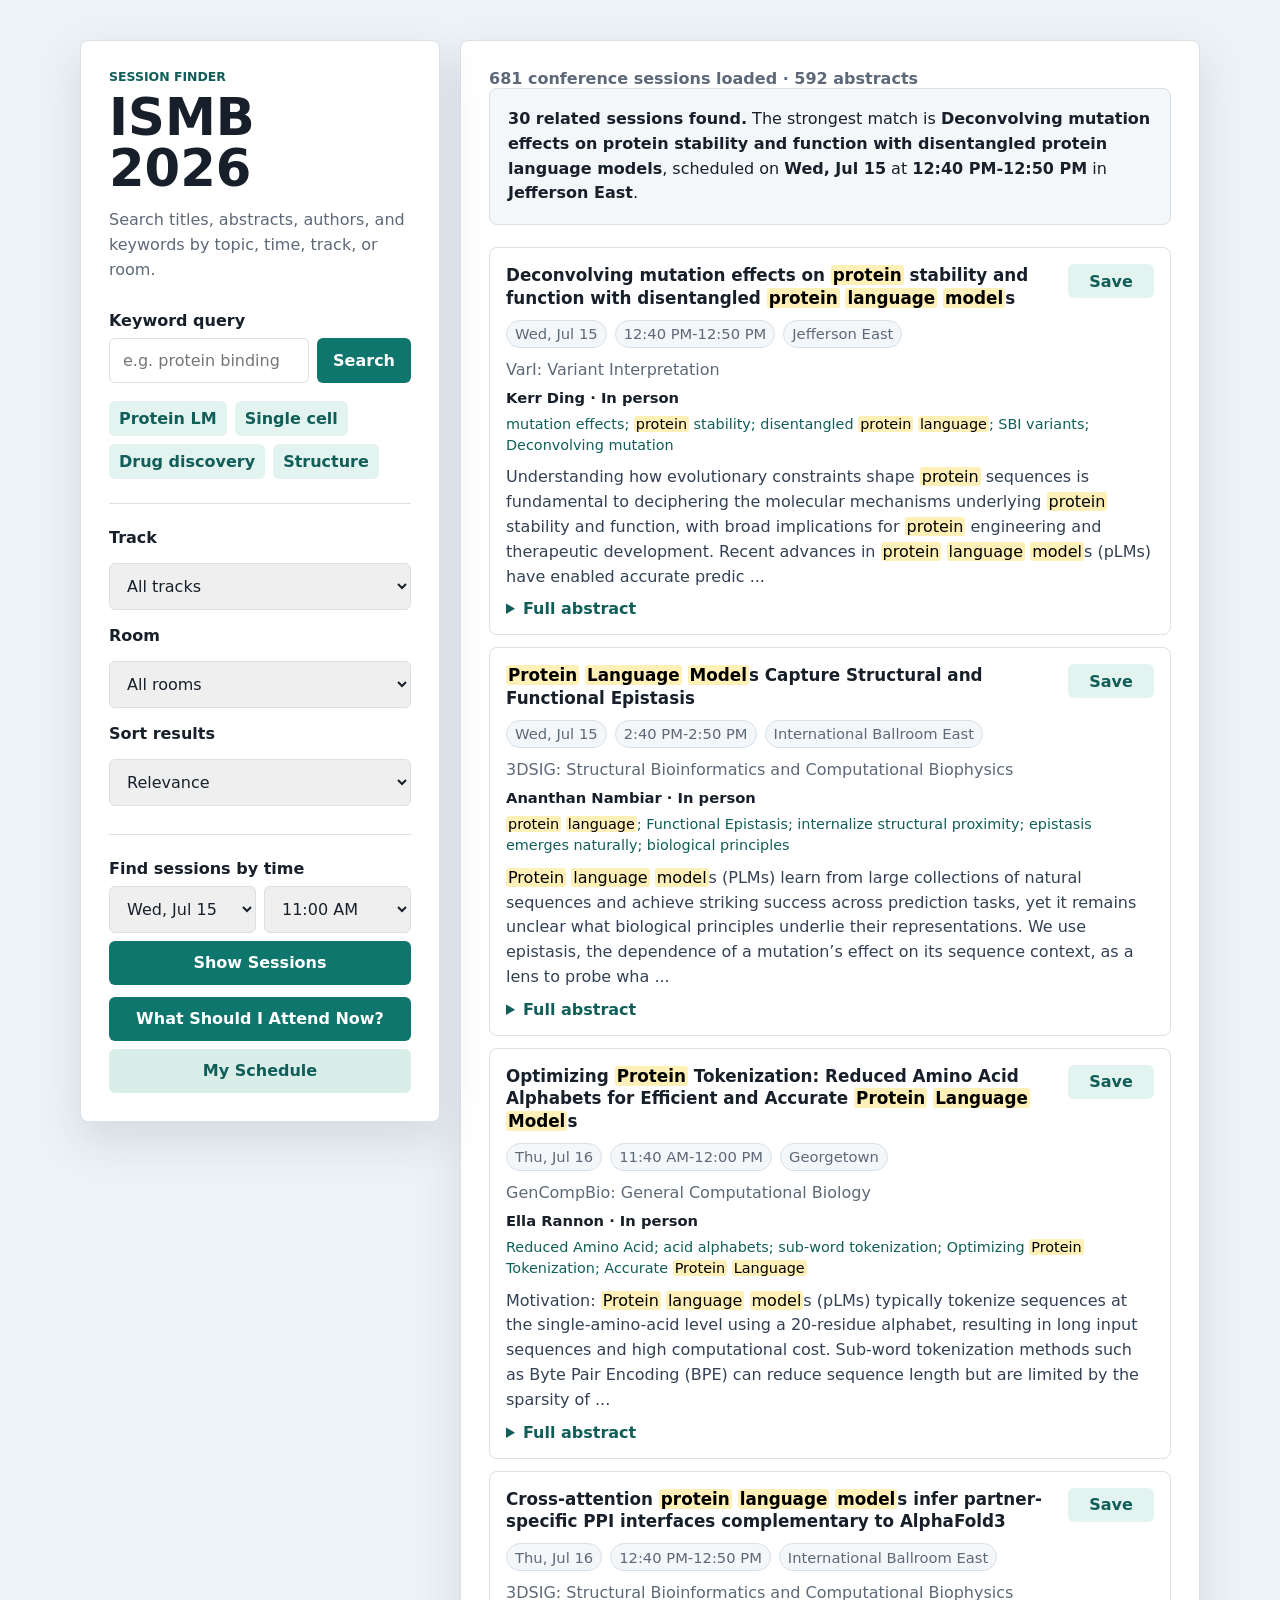
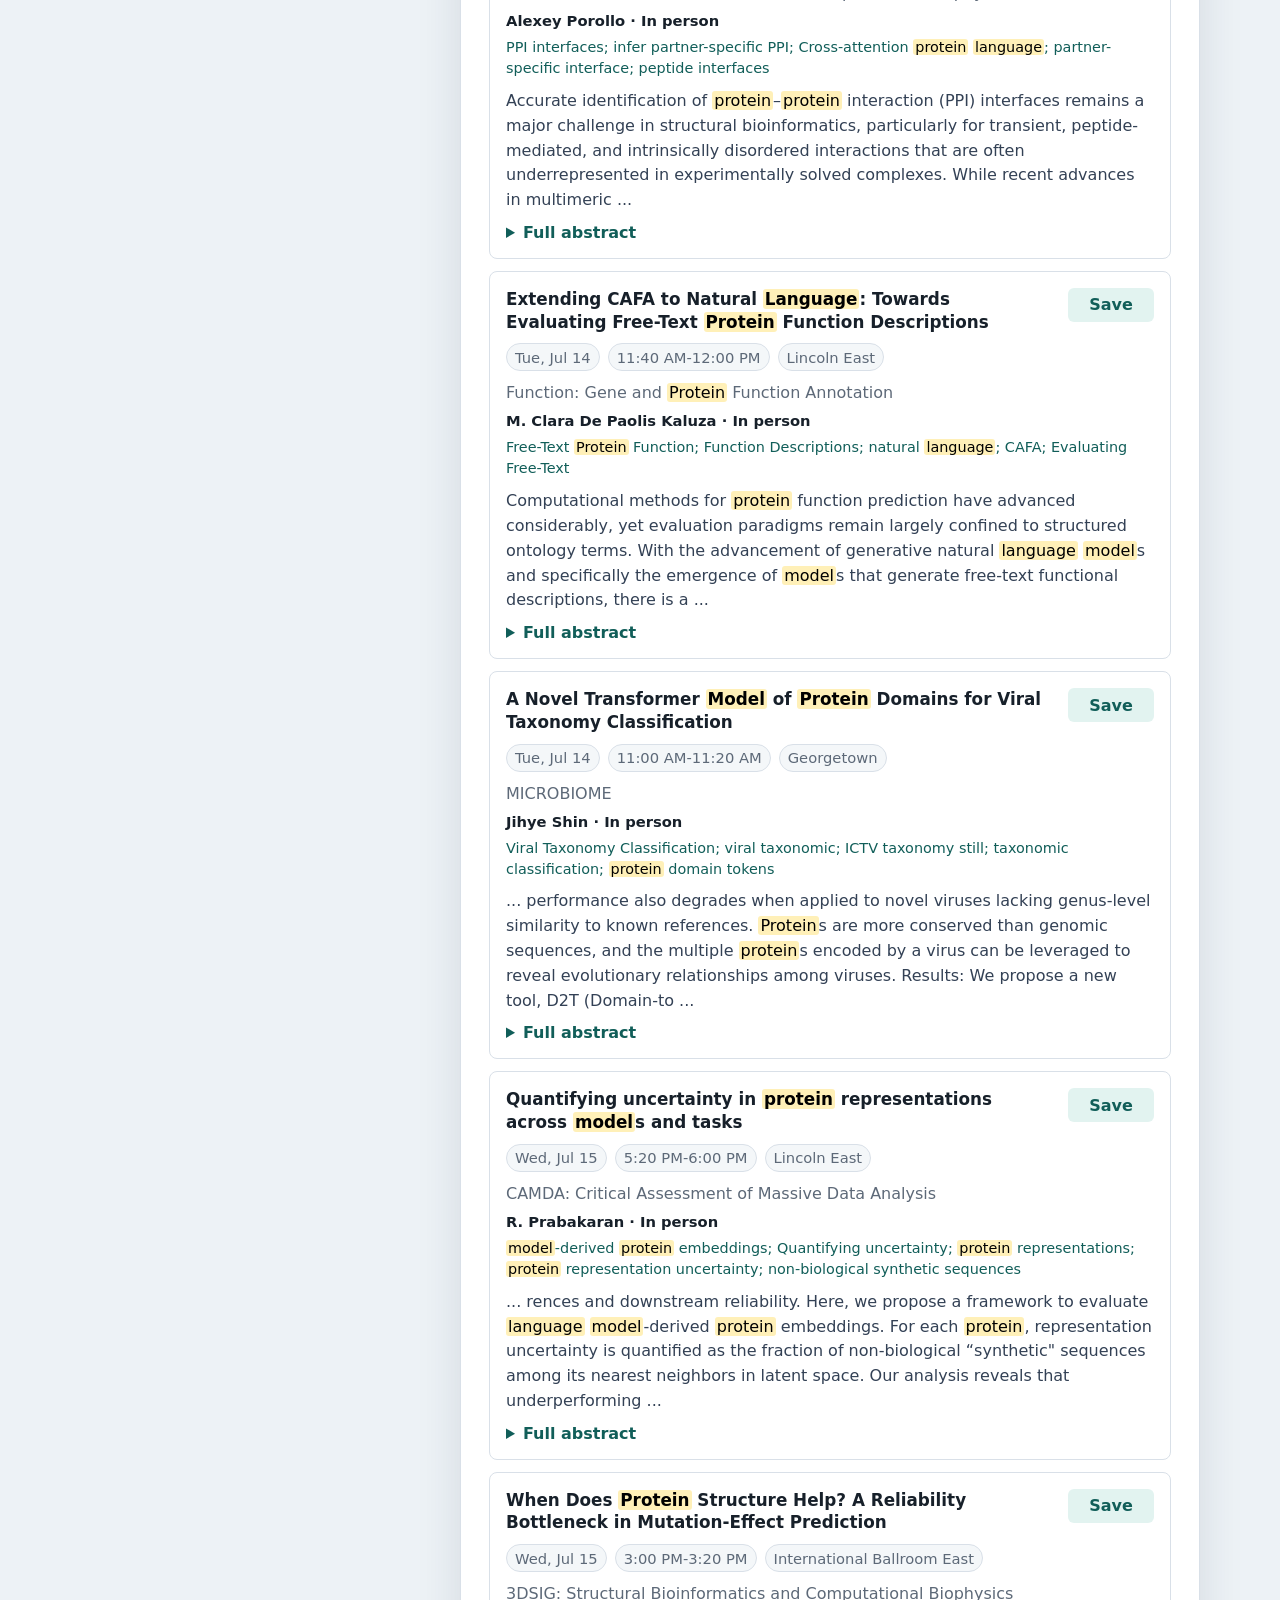
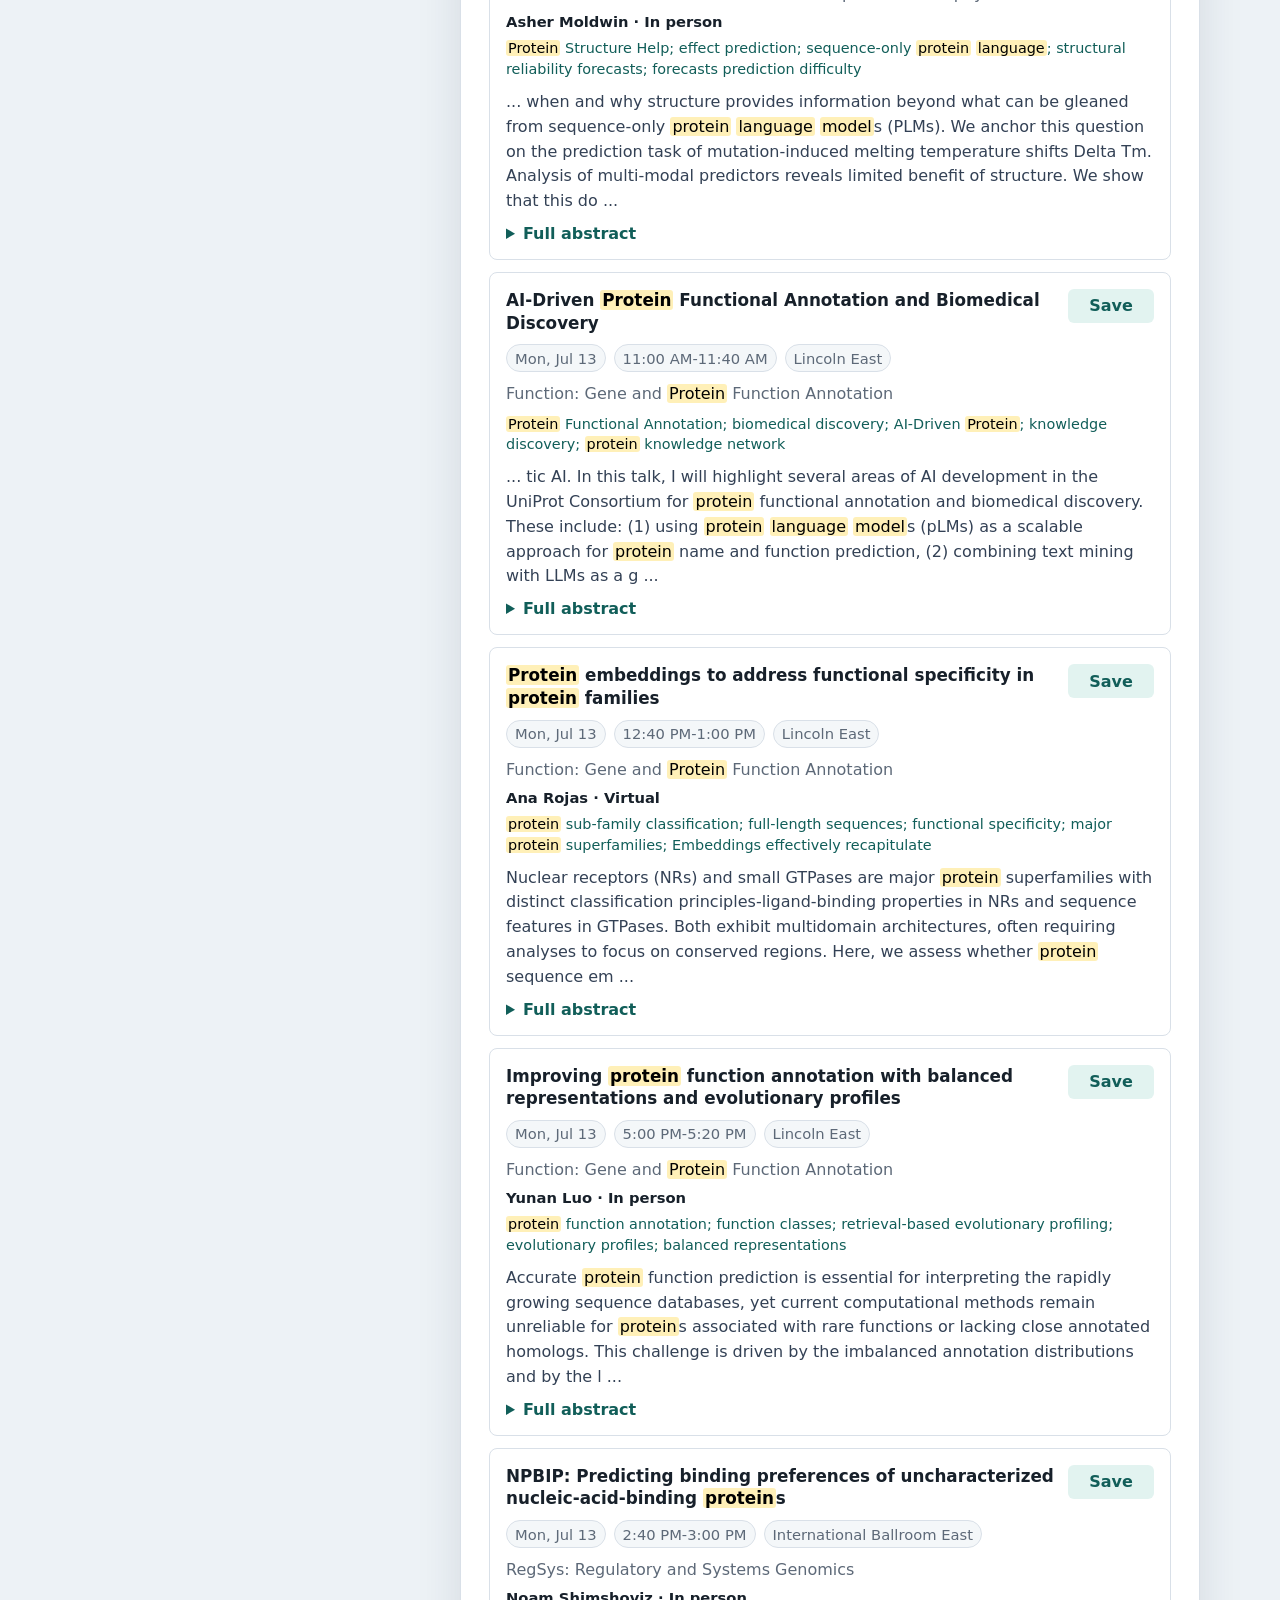
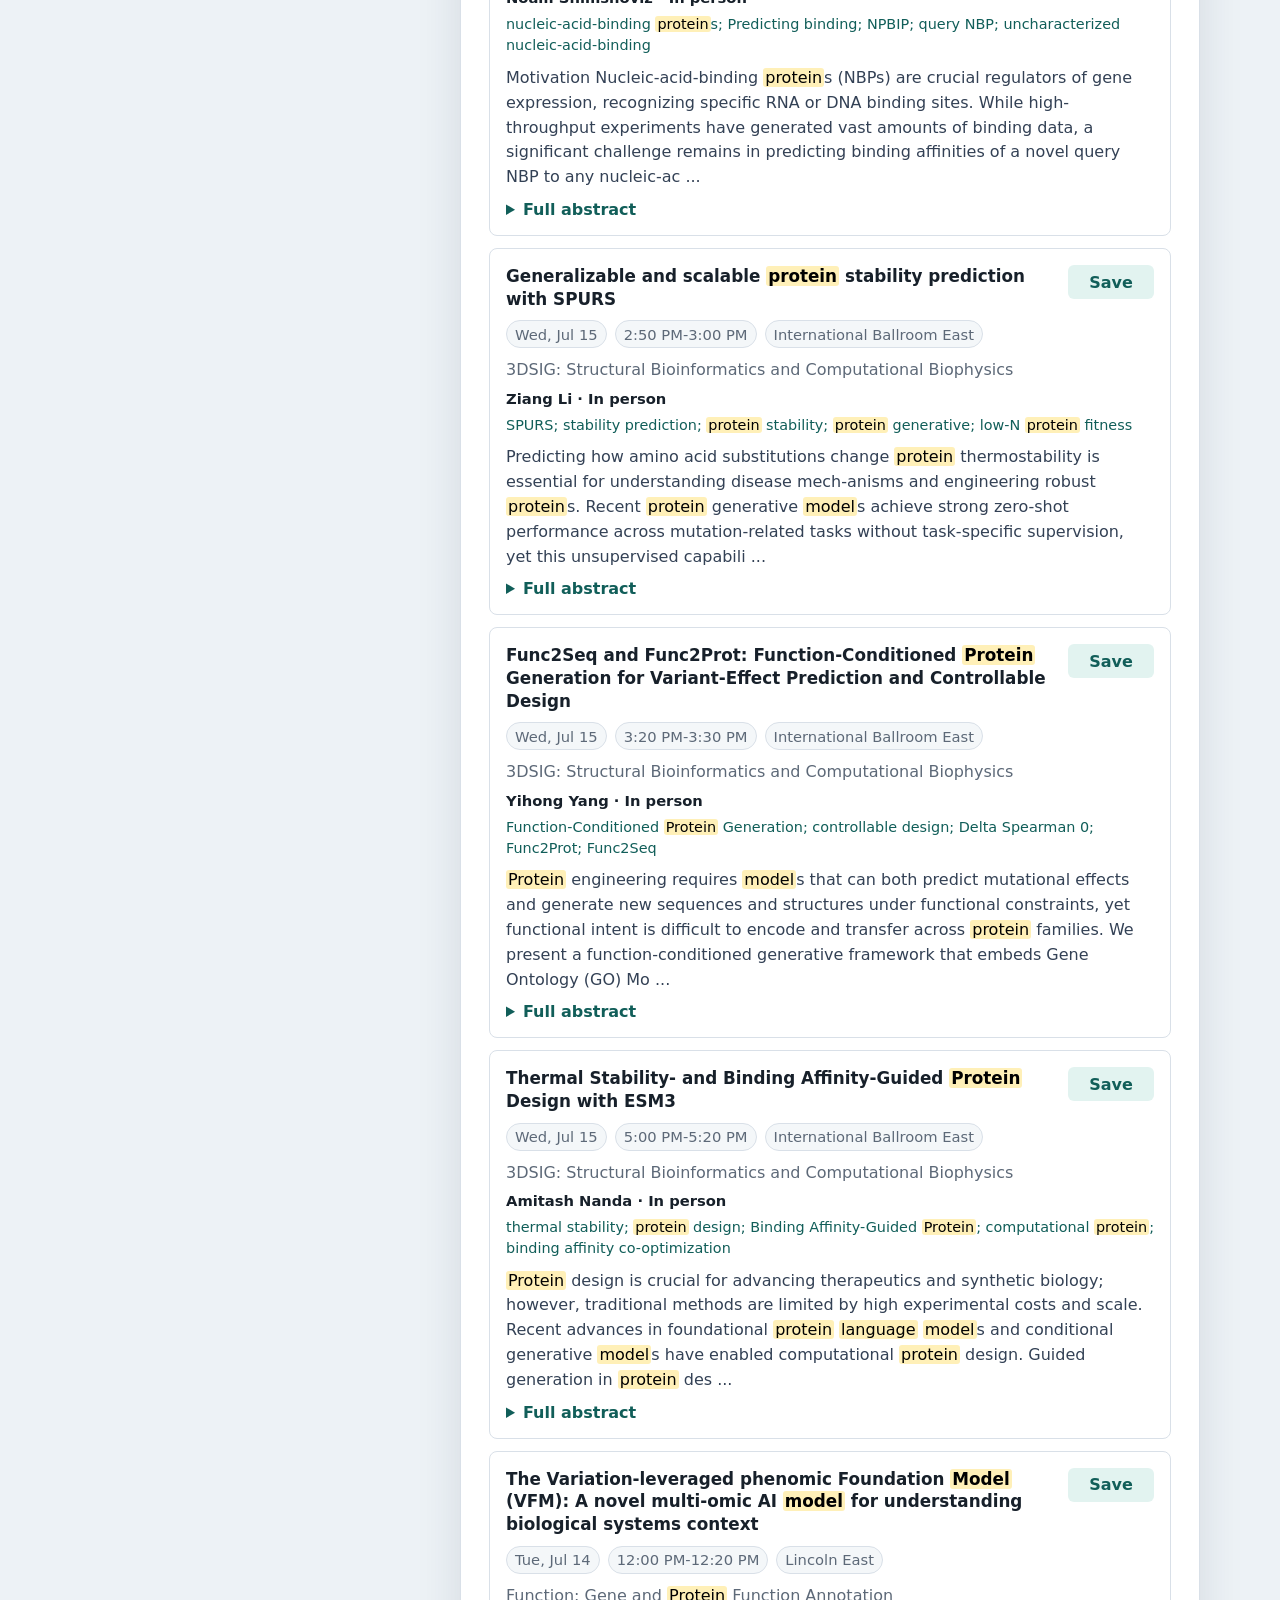
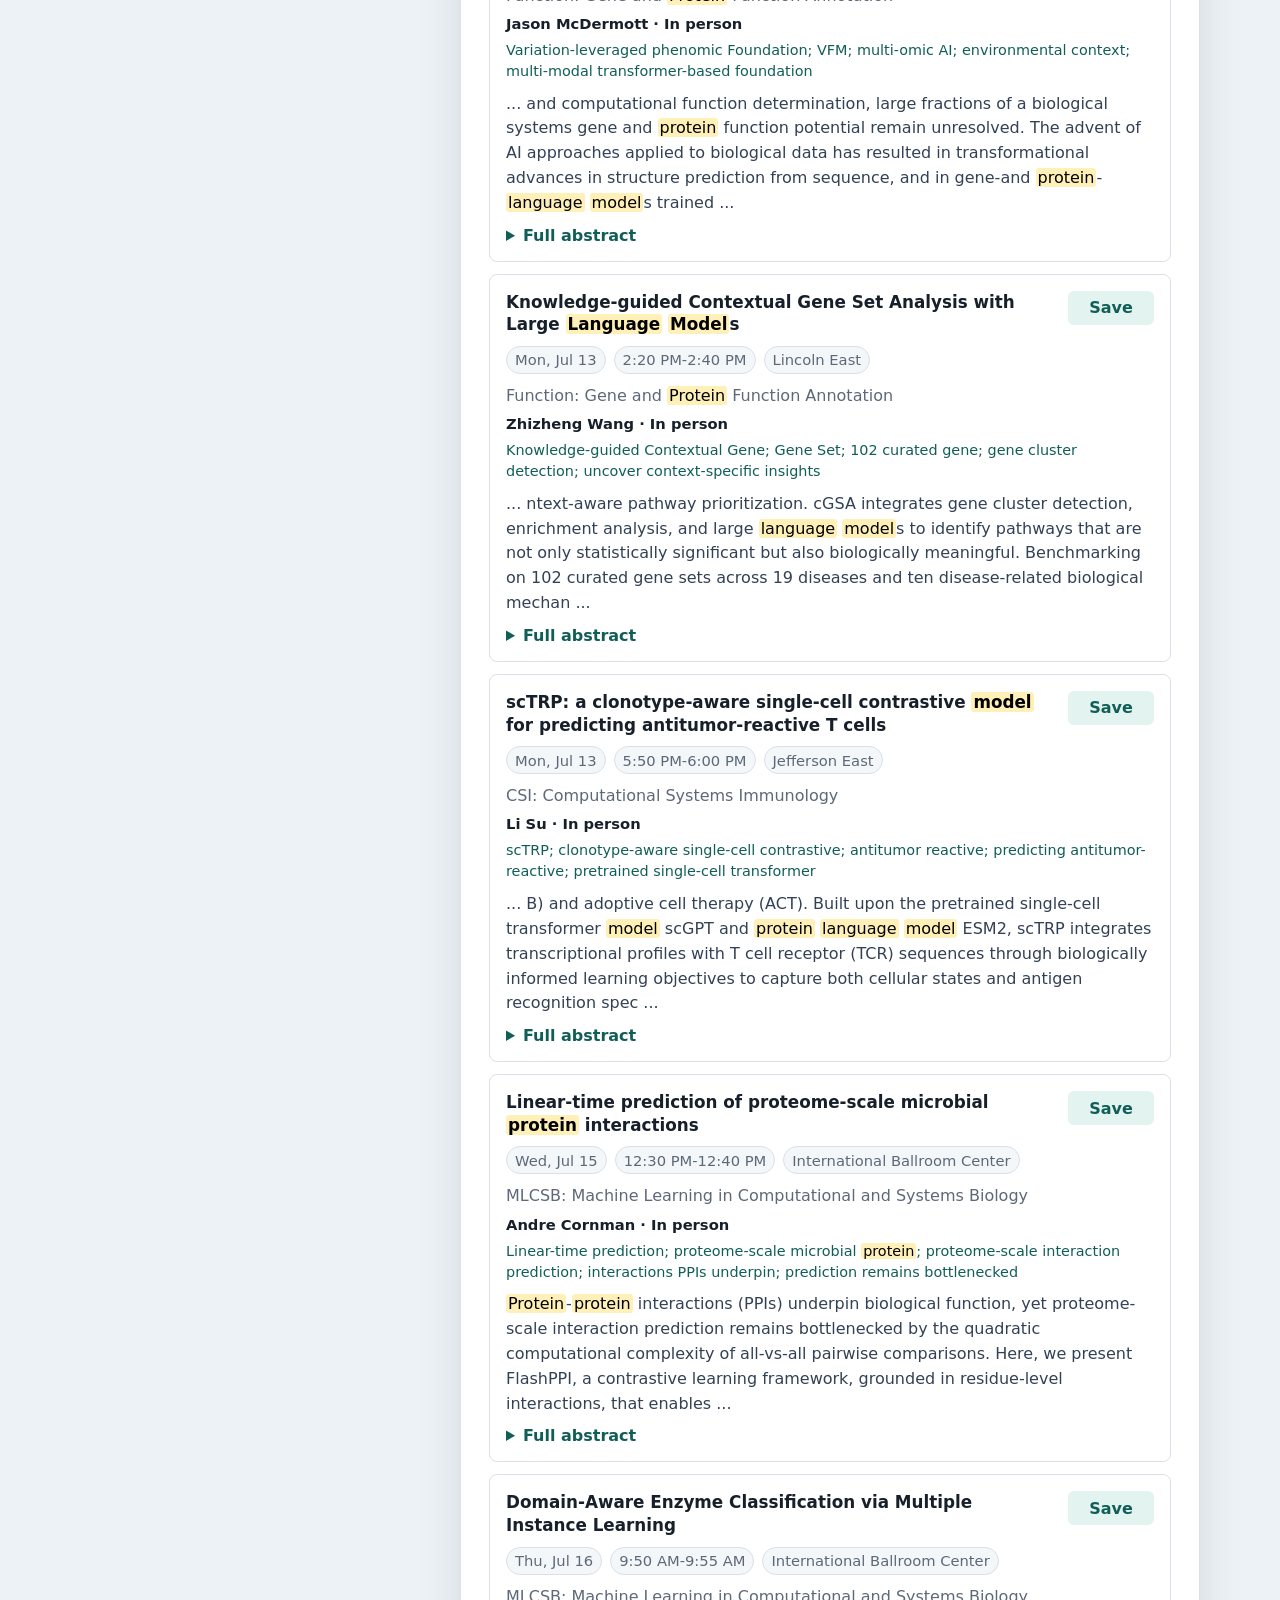
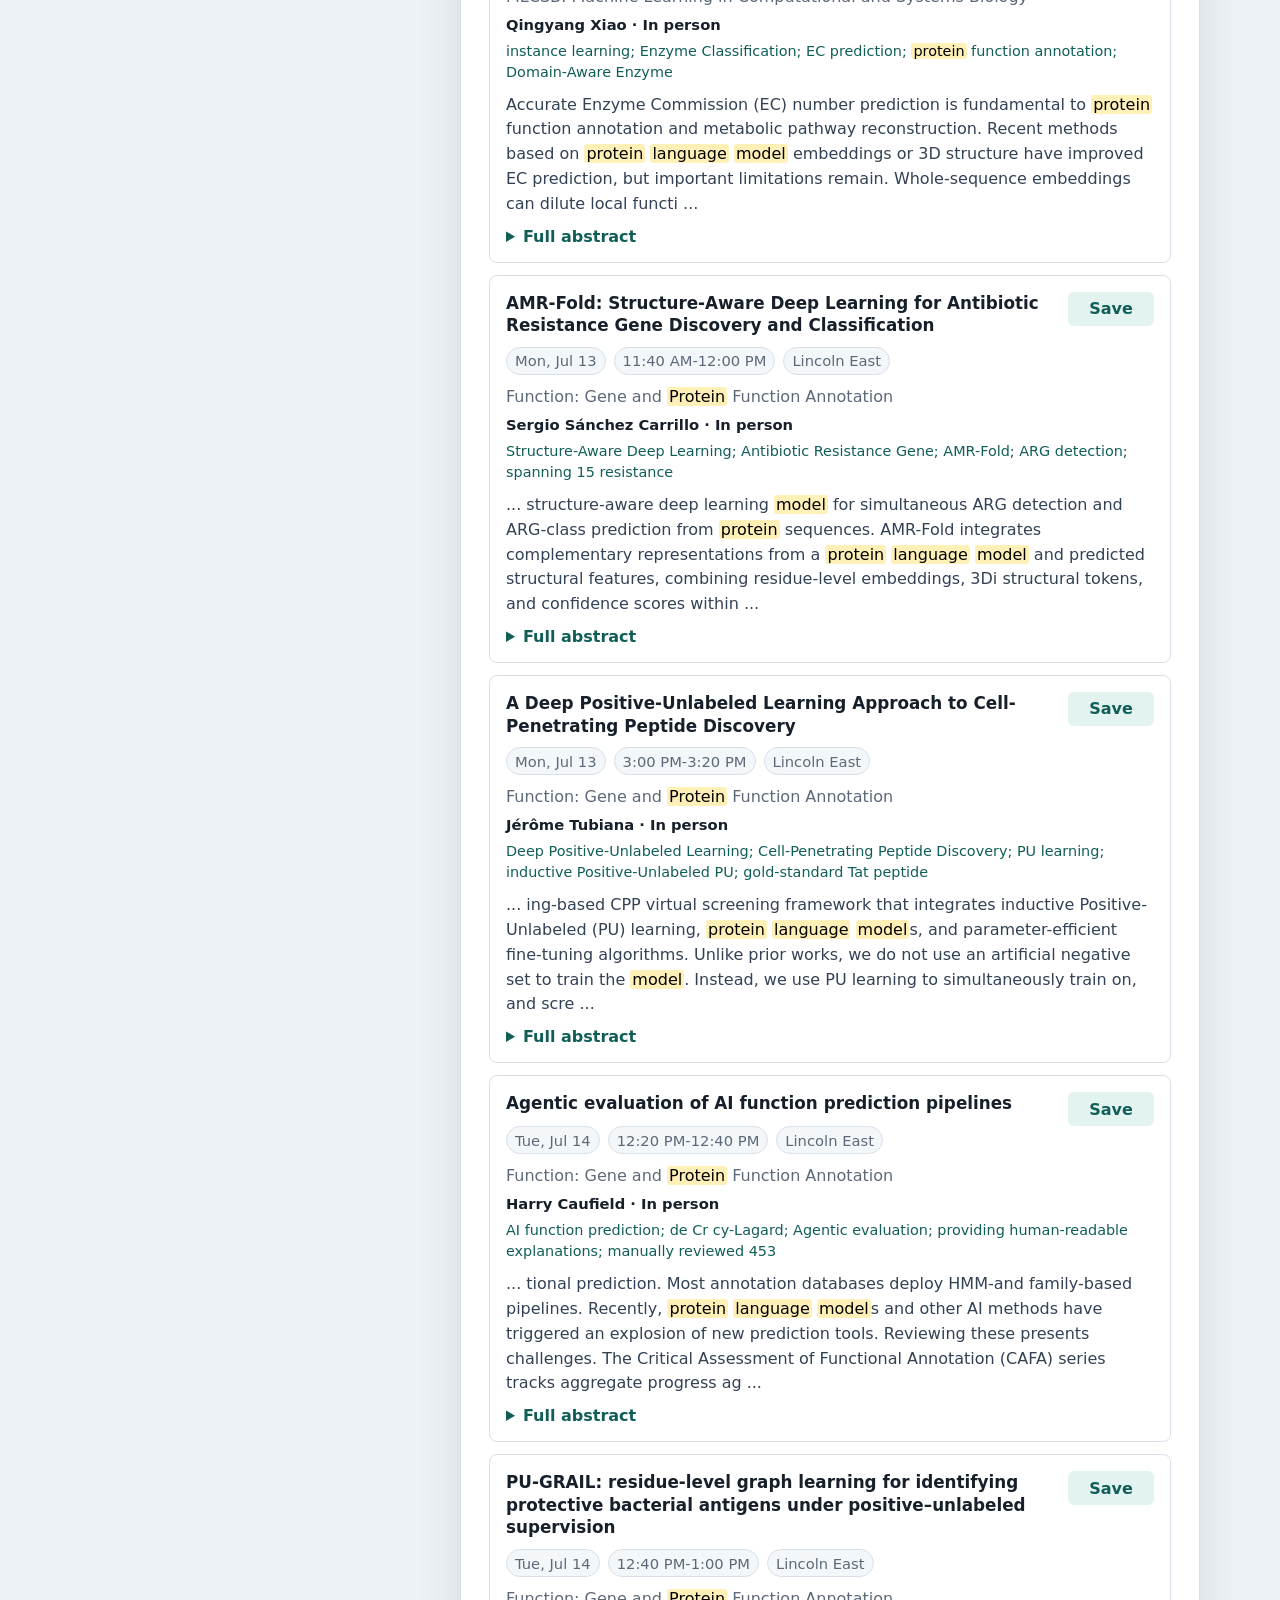
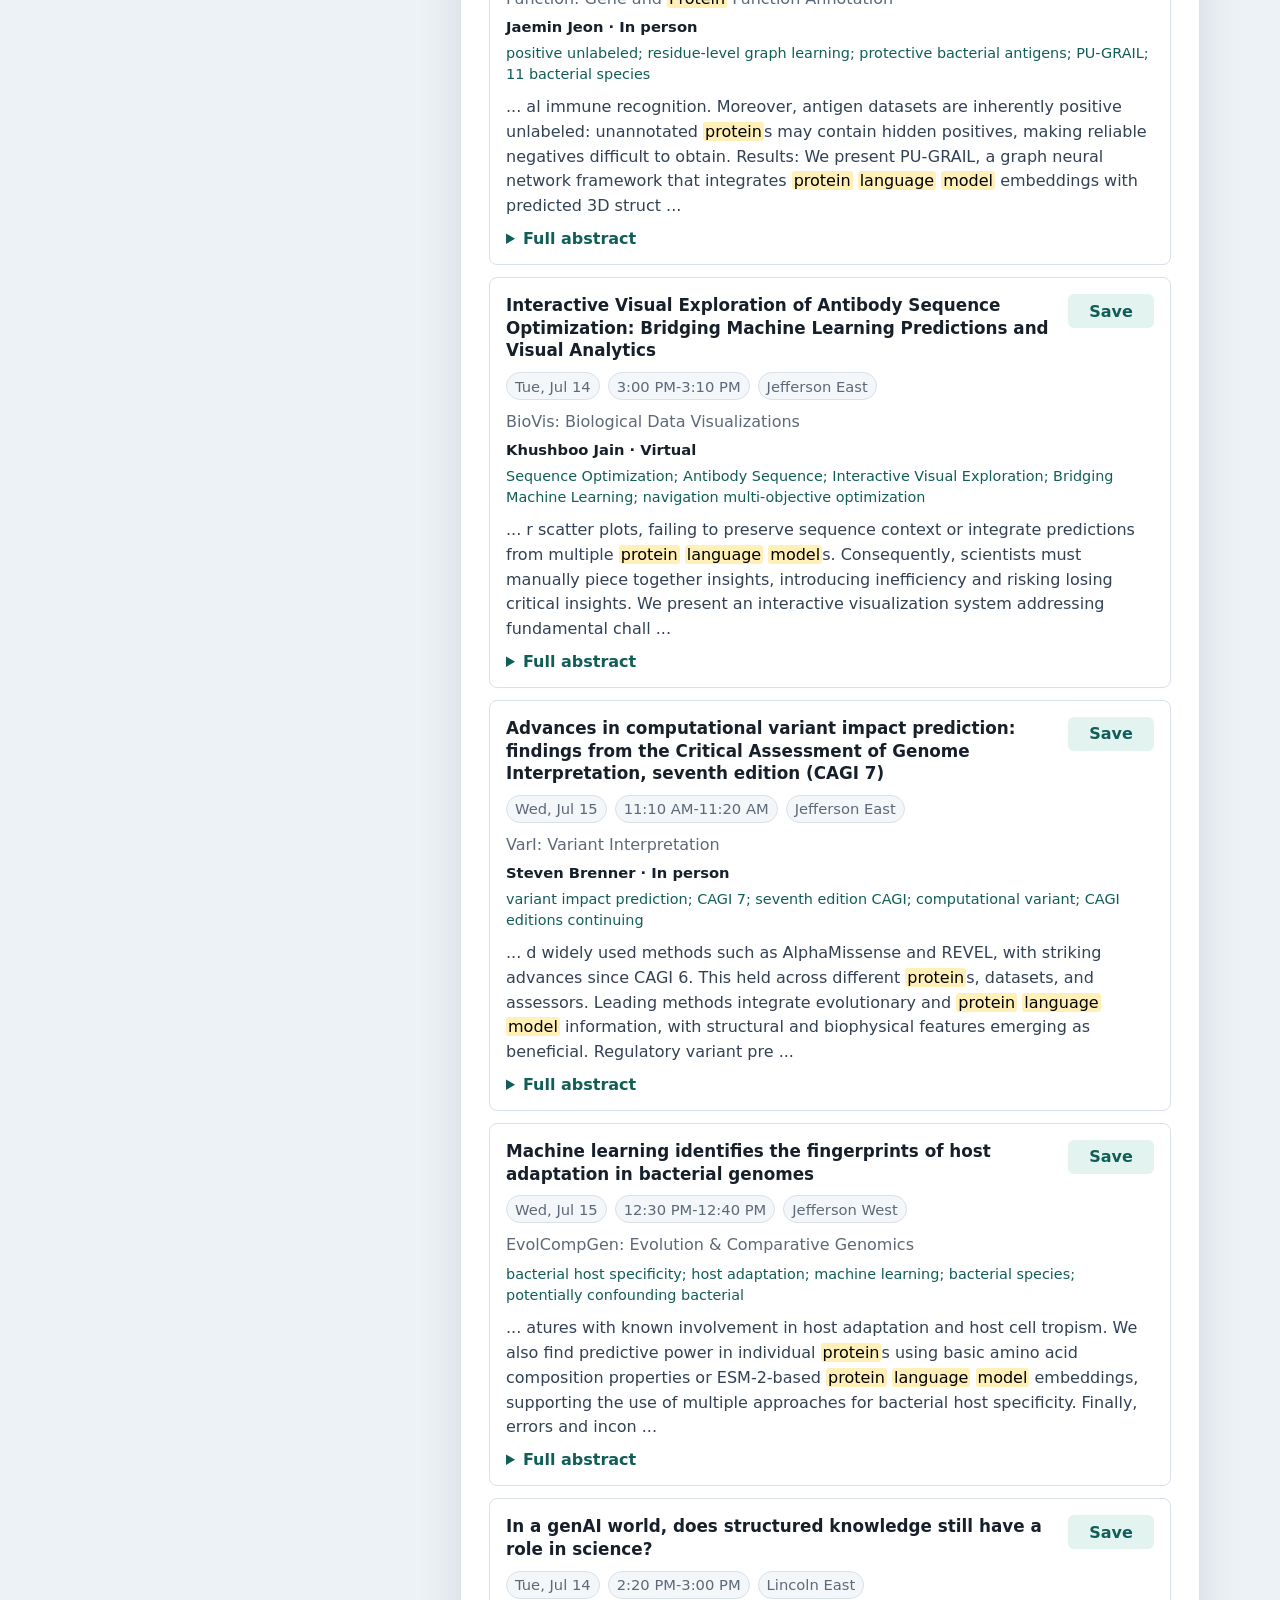
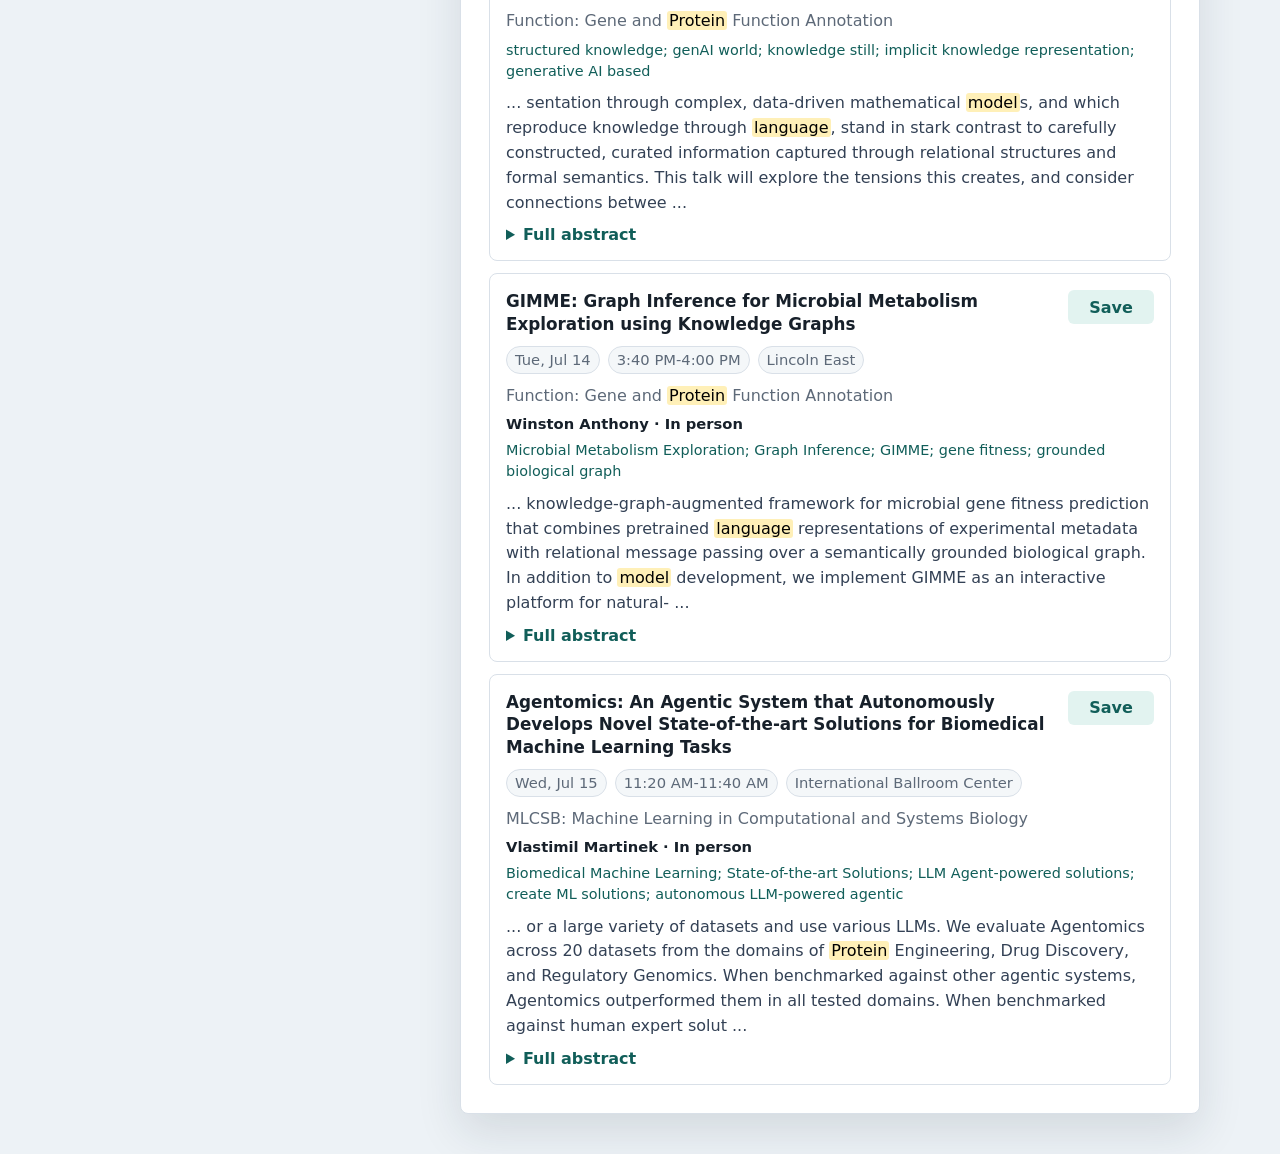
==== index.html @ f8bb56a4 "Update header title" ====
<!doctype html>
<html lang="en">
  <head>
    <meta charset="utf-8" />
    <meta name="viewport" content="width=device-width, initial-scale=1" />
    <title>ISMB 2026 Session Finder</title>
    <link rel="stylesheet" href="./styles.css" />
  </head>
  <body>
    <main class="app-shell">
      <section class="search-panel" aria-labelledby="page-title">
        <div>
          <p class="eyebrow">Session Finder</p>
          <h1 id="page-title">ISMB 2026</h1>
          <p class="subtitle">
            Search titles, abstracts, authors, and keywords by topic, time,
            track, or room.
          </p>
        </div>

        <form id="search-form" class="search-form">
          <label for="query">Keyword query</label>
          <div class="search-row">
            <input
              id="query"
              name="query"
              type="search"
              autocomplete="off"
              placeholder="e.g. protein binding sites, CRISPR, drug discovery"
            />
            <button type="submit">Search</button>
          </div>
        </form>

        <div class="quick-filters" aria-label="Example queries">
          <button type="button" data-query="protein language model">Protein LM</button>
          <button type="button" data-query="single cell">Single cell</button>
          <button type="button" data-query="drug discovery">Drug discovery</button>
          <button type="button" data-query="structural bioinformatics">Structure</button>
        </div>

        <section class="filters" aria-label="Search filters">
          <label for="track-filter">Track</label>
          <select id="track-filter"></select>

          <label for="room-filter">Room</label>
          <select id="room-filter"></select>

          <label for="sort-select">Sort results</label>
          <select id="sort-select">
            <option value="relevance">Relevance</option>
            <option value="time">Time</option>
            <option value="track">Track</option>
          </select>
        </section>

        <form id="time-form" class="time-form">
          <label for="date-select">Find sessions by time</label>
          <div class="time-grid">
            <select id="date-select" name="date"></select>
            <select id="time-select" name="time"></select>
          </div>
          <button type="submit">Show Sessions</button>
        </form>

        <div class="action-grid">
          <button id="now-button" type="button">What Should I Attend Now?</button>
          <button id="schedule-button" type="button">My Schedule</button>
        </div>
      </section>

      <section class="answer-panel" aria-live="polite">
        <div id="status" class="status">Loading schedule...</div>
        <div id="answer" class="answer"></div>
        <div id="results" class="results"></div>
      </section>
    </main>

    <script src="./app.js"></script>
  </body>
</html>
---- styles.css ----
:root {
  color-scheme: light;
  --ink: #17202a;
  --muted: #5d6978;
  --line: #d9e0e8;
  --soft: #f4f7f9;
  --panel: #ffffff;
  --accent: #0f766e;
  --accent-dark: #115e59;
  --mark: #fff0b8;
  --shadow: 0 18px 45px rgba(24, 39, 58, 0.12);
}

* {
  box-sizing: border-box;
}

body {
  margin: 0;
  min-height: 100vh;
  font-family:
    Inter, ui-sans-serif, system-ui, -apple-system, BlinkMacSystemFont, "Segoe UI",
    sans-serif;
  background: #edf2f6;
  color: var(--ink);
}

button,
input,
select {
  font: inherit;
}

.app-shell {
  width: min(1120px, calc(100% - 32px));
  margin: 0 auto;
  padding: 40px 0;
  display: grid;
  grid-template-columns: 360px 1fr;
  gap: 20px;
}

.search-panel,
.answer-panel {
  background: var(--panel);
  border: 1px solid var(--line);
  box-shadow: var(--shadow);
}

.search-panel {
  position: sticky;
  top: 24px;
  align-self: start;
  padding: 28px;
  border-radius: 8px;
}

.answer-panel {
  min-height: calc(100vh - 80px);
  border-radius: 8px;
  padding: 28px;
}

.eyebrow {
  margin: 0 0 8px;
  color: var(--accent-dark);
  font-size: 0.78rem;
  font-weight: 800;
  letter-spacing: 0;
  text-transform: uppercase;
}

h1 {
  margin: 0;
  font-size: clamp(2rem, 4vw, 3.2rem);
  line-height: 1;
  letter-spacing: 0;
}

.subtitle {
  margin: 14px 0 0;
  color: var(--muted);
  line-height: 1.55;
}

.search-form {
  margin-top: 28px;
}

.search-form label,
.time-form label,
.filters label {
  display: block;
  margin-bottom: 8px;
  font-weight: 700;
}

.search-row {
  display: flex;
  gap: 8px;
}

.search-row input,
.time-grid select,
.filters select {
  width: 100%;
  min-width: 0;
  border: 1px solid var(--line);
  border-radius: 6px;
  padding: 12px 13px;
  color: var(--ink);
  outline: none;
}

.search-row input:focus,
.time-grid select:focus,
.filters select:focus {
  border-color: var(--accent);
  box-shadow: 0 0 0 3px rgba(15, 118, 110, 0.14);
}

.search-row button,
.quick-filters button,
.time-form button,
.action-grid button,
.save-button {
  border: 0;
  border-radius: 6px;
  cursor: pointer;
}

.search-row button,
.time-form button,
.action-grid button {
  flex: 0 0 auto;
  padding: 0 16px;
  color: white;
  background: var(--accent);
  font-weight: 800;
}

.search-row button:hover,
.time-form button:hover,
.action-grid button:hover {
  background: var(--accent-dark);
}

.quick-filters {
  display: flex;
  flex-wrap: wrap;
  gap: 8px;
  margin-top: 18px;
}

.quick-filters button {
  padding: 8px 10px;
  color: var(--accent-dark);
  background: #e2f3f0;
  font-weight: 700;
}

.filters {
  display: grid;
  gap: 8px;
  margin-top: 24px;
  padding-top: 24px;
  border-top: 1px solid var(--line);
}

.filters label:not(:first-child) {
  margin-top: 8px;
}

.time-form {
  margin-top: 28px;
  padding-top: 24px;
  border-top: 1px solid var(--line);
}

.time-grid {
  display: grid;
  grid-template-columns: 1fr 1fr;
  gap: 8px;
}

.time-form button {
  width: 100%;
  min-height: 44px;
  margin-top: 8px;
}

.action-grid {
  display: grid;
  gap: 8px;
  margin-top: 12px;
}

.action-grid button {
  min-height: 44px;
}

#schedule-button {
  color: var(--accent-dark);
  background: #d9eee9;
}

#schedule-button:hover {
  background: #c7e6df;
}

.status {
  color: var(--muted);
  font-weight: 700;
}

.answer {
  margin: 0 0 22px;
  padding: 18px;
  background: var(--soft);
  border: 1px solid var(--line);
  border-radius: 8px;
  line-height: 1.55;
}

.answer:empty {
  display: none;
}

.results {
  display: grid;
  gap: 12px;
}

.result-card {
  padding: 16px;
  border: 1px solid var(--line);
  border-radius: 8px;
  background: white;
}

.result-header {
  display: grid;
  grid-template-columns: 1fr auto;
  gap: 12px;
  align-items: start;
}

.result-title {
  margin: 0 0 10px;
  font-size: 1.05rem;
  line-height: 1.35;
}

.save-button {
  min-width: 86px;
  min-height: 34px;
  padding: 6px 10px;
  color: var(--accent-dark);
  background: #e2f3f0;
  font-weight: 800;
}

.save-button.saved {
  color: #7a4c00;
  background: #ffe8ae;
}

mark {
  background: var(--mark);
  border-radius: 3px;
  padding: 0 2px;
}

.meta {
  display: flex;
  flex-wrap: wrap;
  gap: 8px;
  color: var(--muted);
  font-size: 0.92rem;
}

.pill {
  display: inline-flex;
  align-items: center;
  min-height: 28px;
  padding: 4px 8px;
  background: var(--soft);
  border: 1px solid var(--line);
  border-radius: 999px;
}

.track {
  margin-top: 10px;
  color: var(--muted);
  line-height: 1.45;
}

.presenter {
  margin-top: 8px;
  color: var(--ink);
  font-size: 0.92rem;
  font-weight: 700;
}

.keywords {
  margin-top: 8px;
  color: var(--accent-dark);
  font-size: 0.9rem;
  line-height: 1.45;
}

.abstract {
  margin: 10px 0 0;
  color: #334155;
  line-height: 1.55;
}

.abstract-details {
  margin-top: 10px;
}

.abstract-details summary {
  width: fit-content;
  cursor: pointer;
  color: var(--accent-dark);
  font-weight: 800;
}

.abstract-details p {
  margin: 10px 0 0;
  color: #334155;
  line-height: 1.58;
}

.authors {
  margin-top: 10px;
  color: var(--muted);
  font-size: 0.92rem;
  line-height: 1.5;
}

.conflict {
  margin-top: 10px;
  color: #9f1239;
  font-weight: 800;
}

@media (max-width: 820px) {
  .app-shell {
    grid-template-columns: 1fr;
    padding: 18px 0;
  }

  .search-panel {
    position: static;
  }

  .answer-panel {
    min-height: 360px;
  }
}

@media (max-width: 520px) {
  .app-shell {
    width: min(100% - 20px, 1120px);
  }

  .search-panel,
  .answer-panel {
    padding: 18px;
  }

  .search-row {
    flex-direction: column;
  }

  .time-grid {
    grid-template-columns: 1fr;
  }

  .search-row button {
    min-height: 44px;
  }

  .result-header {
    grid-template-columns: 1fr;
  }

  .save-button {
    width: 100%;
  }
}
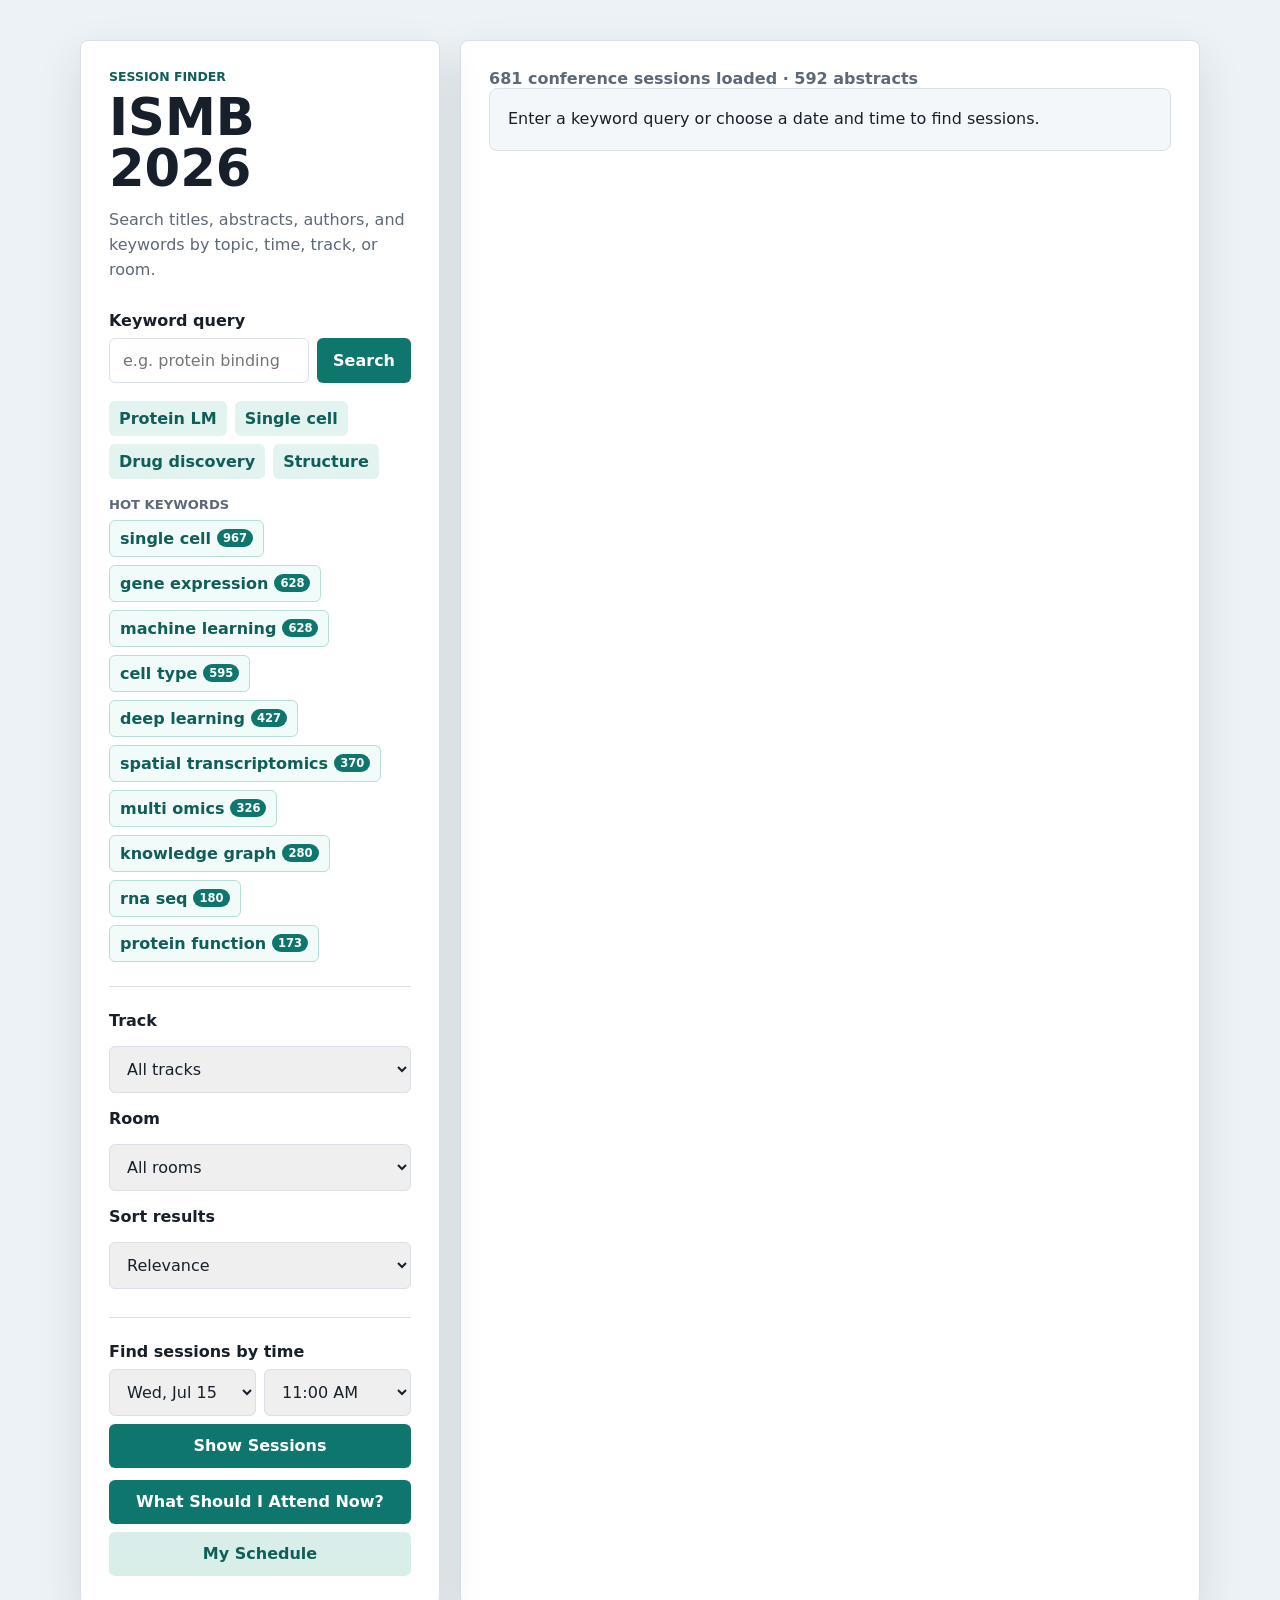
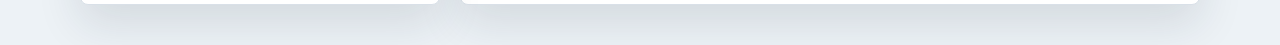
==== commit 0e5813b2: "Add track-specific hot keywords" ====
--- a/index.html
+++ b/index.html
@@ -39,6 +39,11 @@
           <button type="button" data-query="structural bioinformatics">Structure</button>
         </div>
 
+        <section class="hot-keywords" aria-label="Hot keywords">
+          <div class="hot-keywords-title">Hot Keywords</div>
+          <div id="hot-keywords-list" class="hot-keywords-list"></div>
+        </section>
+
         <section class="filters" aria-label="Search filters">
           <label for="track-filter">Track</label>
           <select id="track-filter"></select>
--- a/styles.css
+++ b/styles.css
@@ -159,6 +159,64 @@
   font-weight: 700;
 }
 
+.hot-keywords {
+  margin-top: 18px;
+}
+
+.hot-keywords-title {
+  margin-bottom: 8px;
+  color: var(--muted);
+  font-size: 0.82rem;
+  font-weight: 800;
+  text-transform: uppercase;
+}
+
+.hot-keywords-list {
+  display: flex;
+  flex-wrap: wrap;
+  gap: 8px;
+}
+
+.hot-keywords-list button {
+  display: inline-flex;
+  align-items: center;
+  gap: 6px;
+  max-width: 100%;
+  padding: 8px 10px;
+  border: 1px solid #b7ded8;
+  border-radius: 6px;
+  color: var(--accent-dark);
+  background: #f1fbf9;
+  cursor: pointer;
+  font-weight: 750;
+}
+
+.hot-keywords-list button:hover {
+  border-color: var(--accent);
+  background: #dff2ee;
+}
+
+.hot-keywords-list span {
+  overflow-wrap: anywhere;
+}
+
+.hot-keywords-list small {
+  flex: 0 0 auto;
+  min-width: 22px;
+  padding: 2px 6px;
+  border-radius: 999px;
+  color: white;
+  background: var(--accent);
+  font-size: 0.72rem;
+  font-weight: 800;
+  text-align: center;
+}
+
+.hot-keyword-empty {
+  color: var(--muted);
+  font-size: 0.9rem;
+}
+
 .filters {
   display: grid;
   gap: 8px;
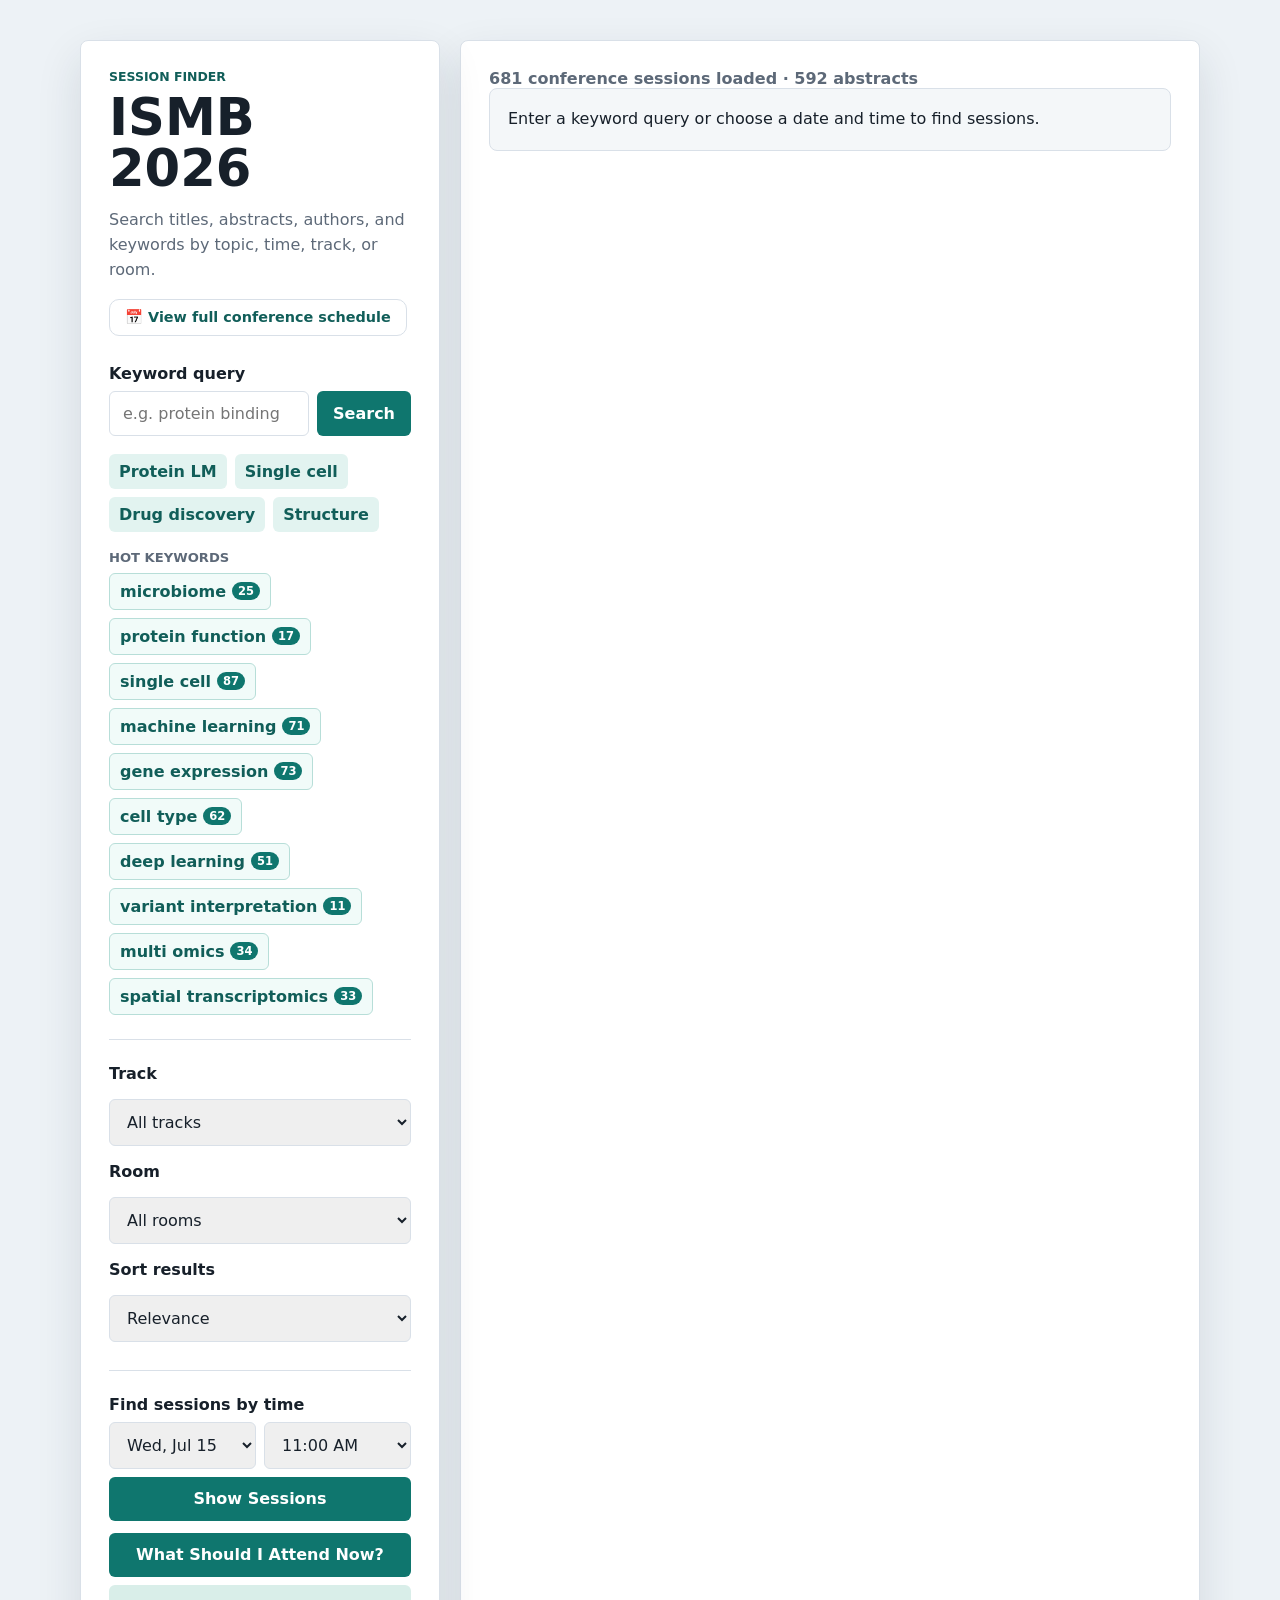
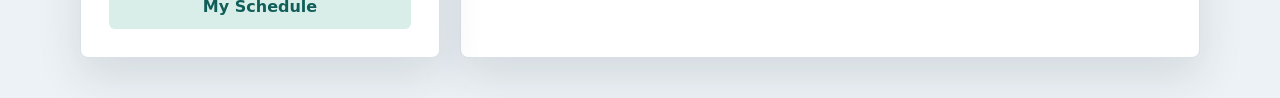
==== commit bef9f15c: "add" ====
--- a/index.html
+++ b/index.html
@@ -16,6 +16,7 @@
             Search titles, abstracts, authors, and keywords by topic, time,
             track, or room.
           </p>
+          <a class="schedule-link" href="./schedule.html">📅 View full conference schedule</a>
         </div>
 
         <form id="search-form" class="search-form">
--- a/styles.css
+++ b/styles.css
@@ -83,6 +83,27 @@
   line-height: 1.55;
 }
 
+.schedule-link {
+  display: inline-flex;
+  align-items: center;
+  gap: 6px;
+  margin-top: 16px;
+  padding: 9px 15px;
+  border: 1px solid var(--line);
+  border-radius: 10px;
+  background: var(--panel);
+  color: var(--accent-dark);
+  font-weight: 700;
+  font-size: 0.9rem;
+  text-decoration: none;
+  transition: border-color 0.15s, background 0.15s;
+}
+
+.schedule-link:hover {
+  border-color: var(--accent);
+  background: var(--soft);
+}
+
 .search-form {
   margin-top: 28px;
 }
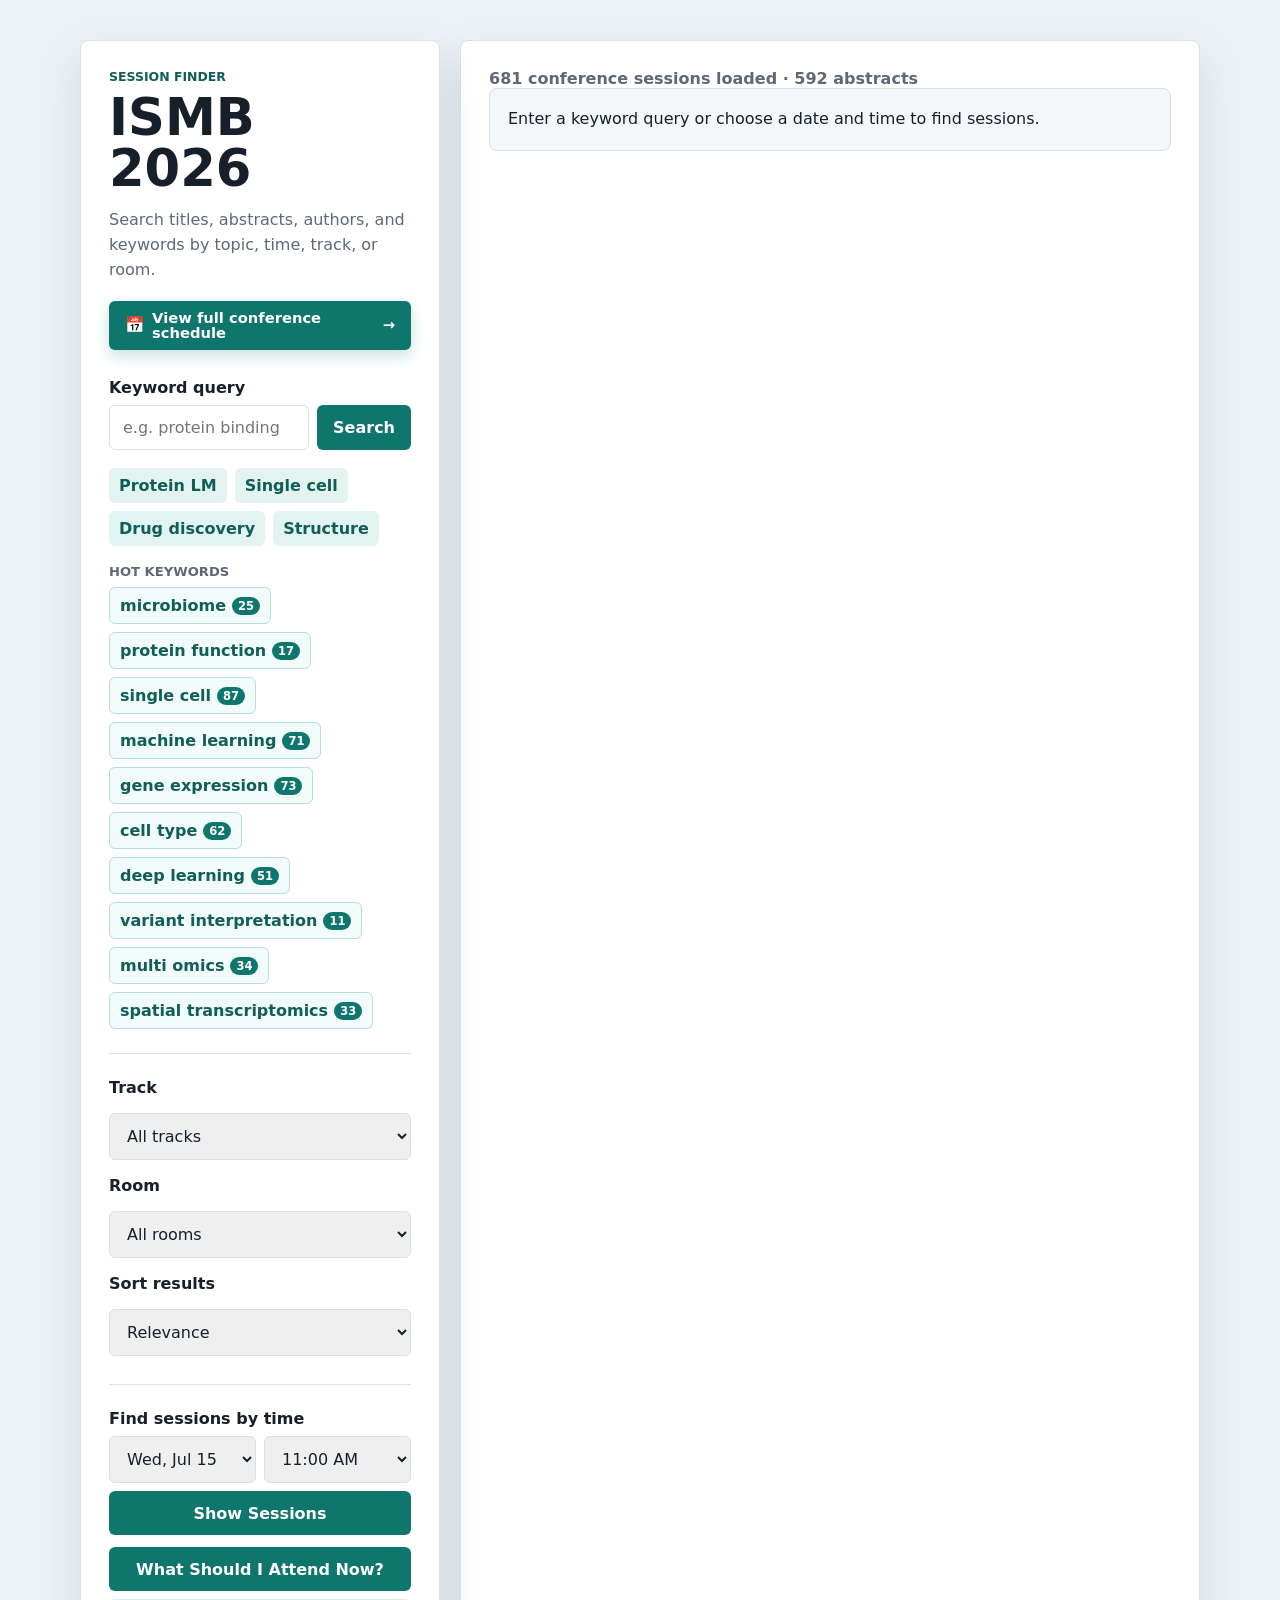
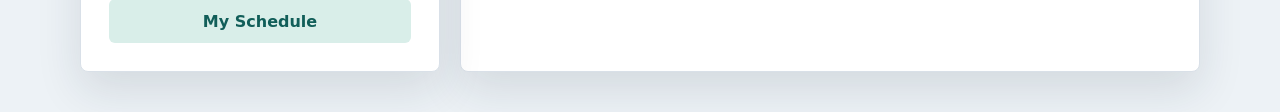
==== commit e4bff2f1: "style: make schedule link a cohesive teal button; cache-bust CSS Co-Authored-By: Claude Opus 4.8 (1M" ====
--- a/index.html
+++ b/index.html
@@ -4,7 +4,7 @@
     <meta charset="utf-8" />
     <meta name="viewport" content="width=device-width, initial-scale=1" />
     <title>ISMB 2026 Session Finder</title>
-    <link rel="stylesheet" href="./styles.css" />
+    <link rel="stylesheet" href="./styles.css?v=2" />
   </head>
   <body>
     <main class="app-shell">
@@ -16,7 +16,11 @@
             Search titles, abstracts, authors, and keywords by topic, time,
             track, or room.
           </p>
-          <a class="schedule-link" href="./schedule.html">📅 View full conference schedule</a>
+          <a class="schedule-link" href="./schedule.html">
+            <span class="cal" aria-hidden="true">📅</span>
+            <span>View full conference schedule</span>
+            <span class="arrow" aria-hidden="true">→</span>
+          </a>
         </div>
 
         <form id="search-form" class="search-form">
--- a/styles.css
+++ b/styles.css
@@ -83,25 +83,47 @@
   line-height: 1.55;
 }
 
-.schedule-link {
+.search-panel .schedule-link {
   display: inline-flex;
   align-items: center;
-  gap: 6px;
-  margin-top: 16px;
-  padding: 9px 15px;
-  border: 1px solid var(--line);
-  border-radius: 10px;
-  background: var(--panel);
-  color: var(--accent-dark);
-  font-weight: 700;
-  font-size: 0.9rem;
+  gap: 8px;
+  margin-top: 18px;
+  padding: 10px 16px;
+  border: 0;
+  border-radius: 6px;
+  background: var(--accent);
+  color: #ffffff;
+  font-weight: 800;
+  font-size: 0.92rem;
+  line-height: 1;
   text-decoration: none;
-  transition: border-color 0.15s, background 0.15s;
-}
-
-.schedule-link:hover {
-  border-color: var(--accent);
-  background: var(--soft);
+  box-shadow: 0 6px 16px rgba(15, 118, 110, 0.22);
+  transition: background 0.15s ease, transform 0.15s ease, box-shadow 0.15s ease;
+}
+
+.search-panel .schedule-link .cal {
+  font-size: 1.05em;
+  line-height: 1;
+}
+
+.search-panel .schedule-link .arrow {
+  margin-left: 2px;
+  transition: transform 0.15s ease;
+}
+
+.search-panel .schedule-link:hover {
+  background: var(--accent-dark);
+  transform: translateY(-1px);
+  box-shadow: 0 10px 22px rgba(15, 118, 110, 0.28);
+}
+
+.search-panel .schedule-link:hover .arrow {
+  transform: translateX(3px);
+}
+
+.search-panel .schedule-link:focus-visible {
+  outline: 3px solid rgba(15, 118, 110, 0.35);
+  outline-offset: 2px;
 }
 
 .search-form {
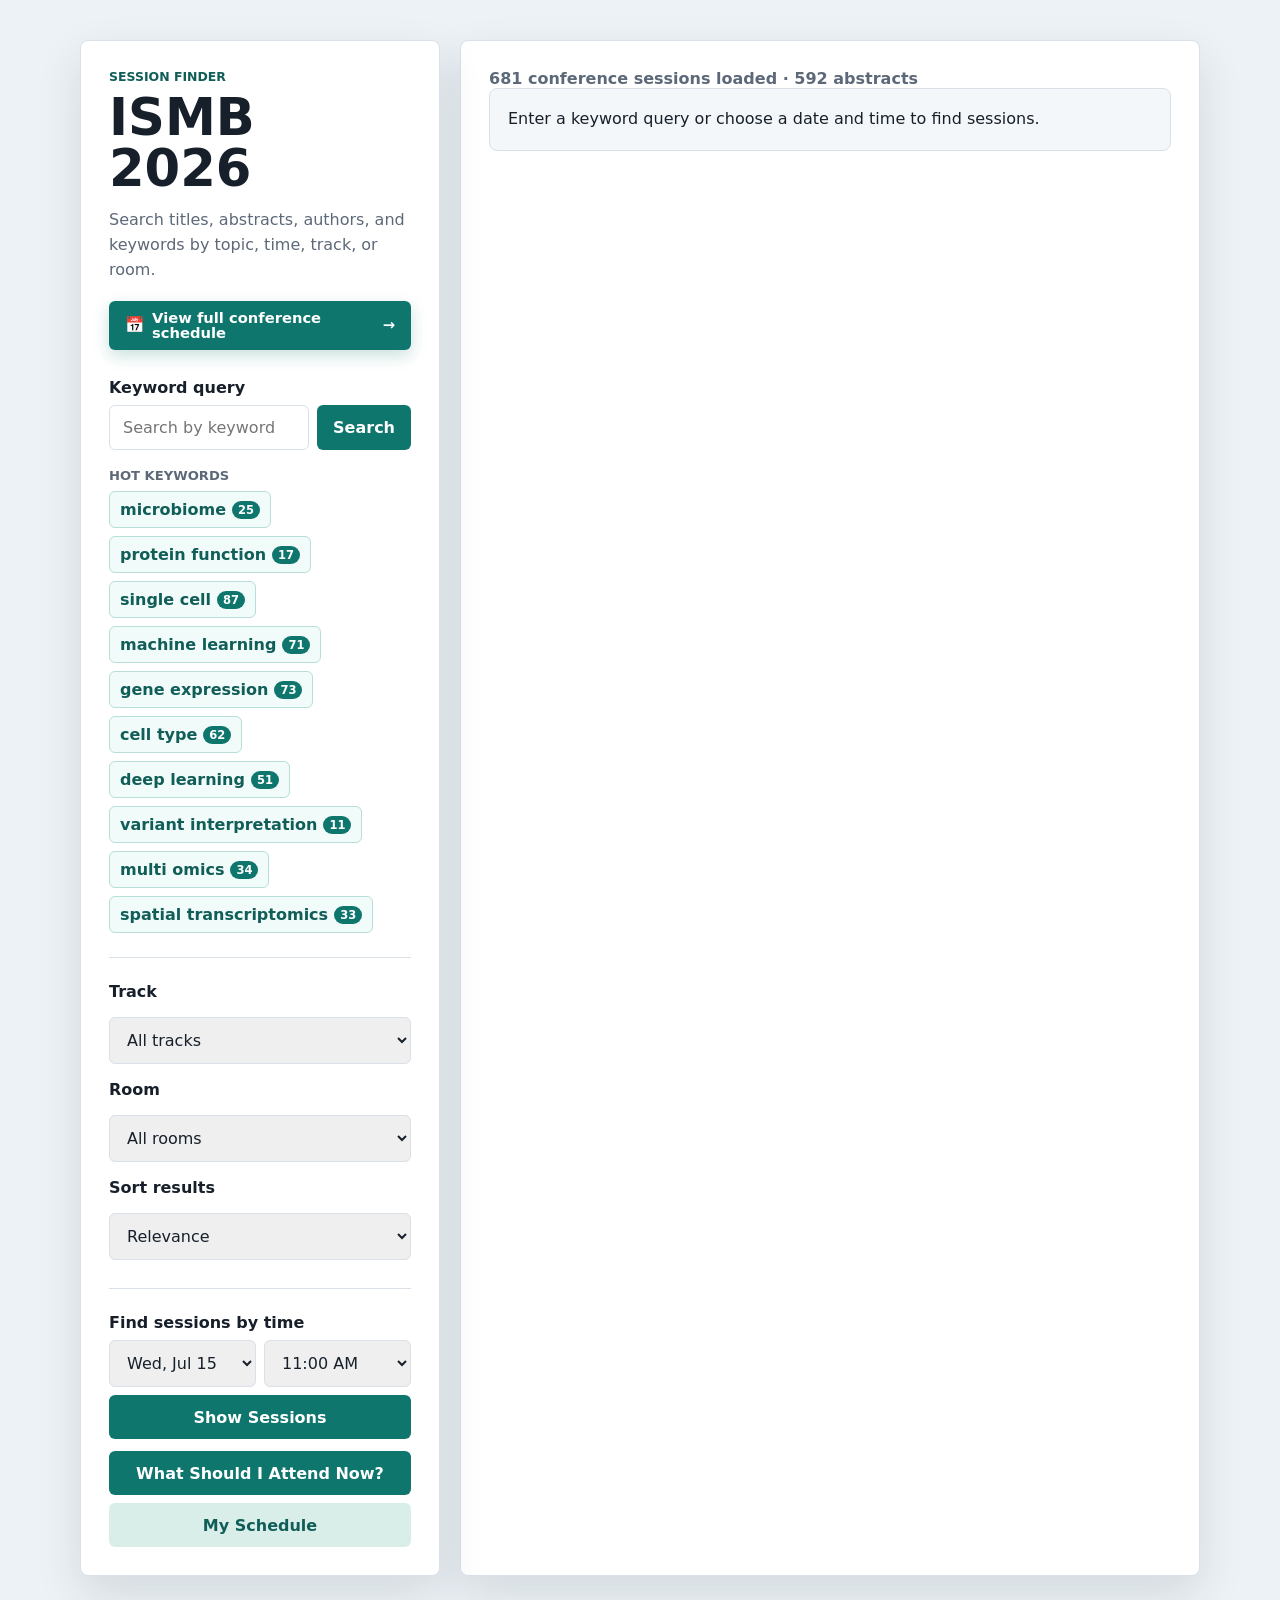
==== commit 3cfd27c4: "feat: tidy search panel — simplify placeholder, remove example buttons - Change keyword placeholder " ====
--- a/index.html
+++ b/index.html
@@ -31,18 +31,11 @@
               name="query"
               type="search"
               autocomplete="off"
-              placeholder="e.g. protein binding sites, CRISPR, drug discovery"
+              placeholder="Search by keyword"
             />
             <button type="submit">Search</button>
           </div>
         </form>
-
-        <div class="quick-filters" aria-label="Example queries">
-          <button type="button" data-query="protein language model">Protein LM</button>
-          <button type="button" data-query="single cell">Single cell</button>
-          <button type="button" data-query="drug discovery">Drug discovery</button>
-          <button type="button" data-query="structural bioinformatics">Structure</button>
-        </div>
 
         <section class="hot-keywords" aria-label="Hot keywords">
           <div class="hot-keywords-title">Hot Keywords</div>
--- a/styles.css
+++ b/styles.css
@@ -163,7 +163,6 @@
 }
 
 .search-row button,
-.quick-filters button,
 .time-form button,
 .action-grid button,
 .save-button {
@@ -186,20 +185,6 @@
 .time-form button:hover,
 .action-grid button:hover {
   background: var(--accent-dark);
-}
-
-.quick-filters {
-  display: flex;
-  flex-wrap: wrap;
-  gap: 8px;
-  margin-top: 18px;
-}
-
-.quick-filters button {
-  padding: 8px 10px;
-  color: var(--accent-dark);
-  background: #e2f3f0;
-  font-weight: 700;
 }
 
 .hot-keywords {
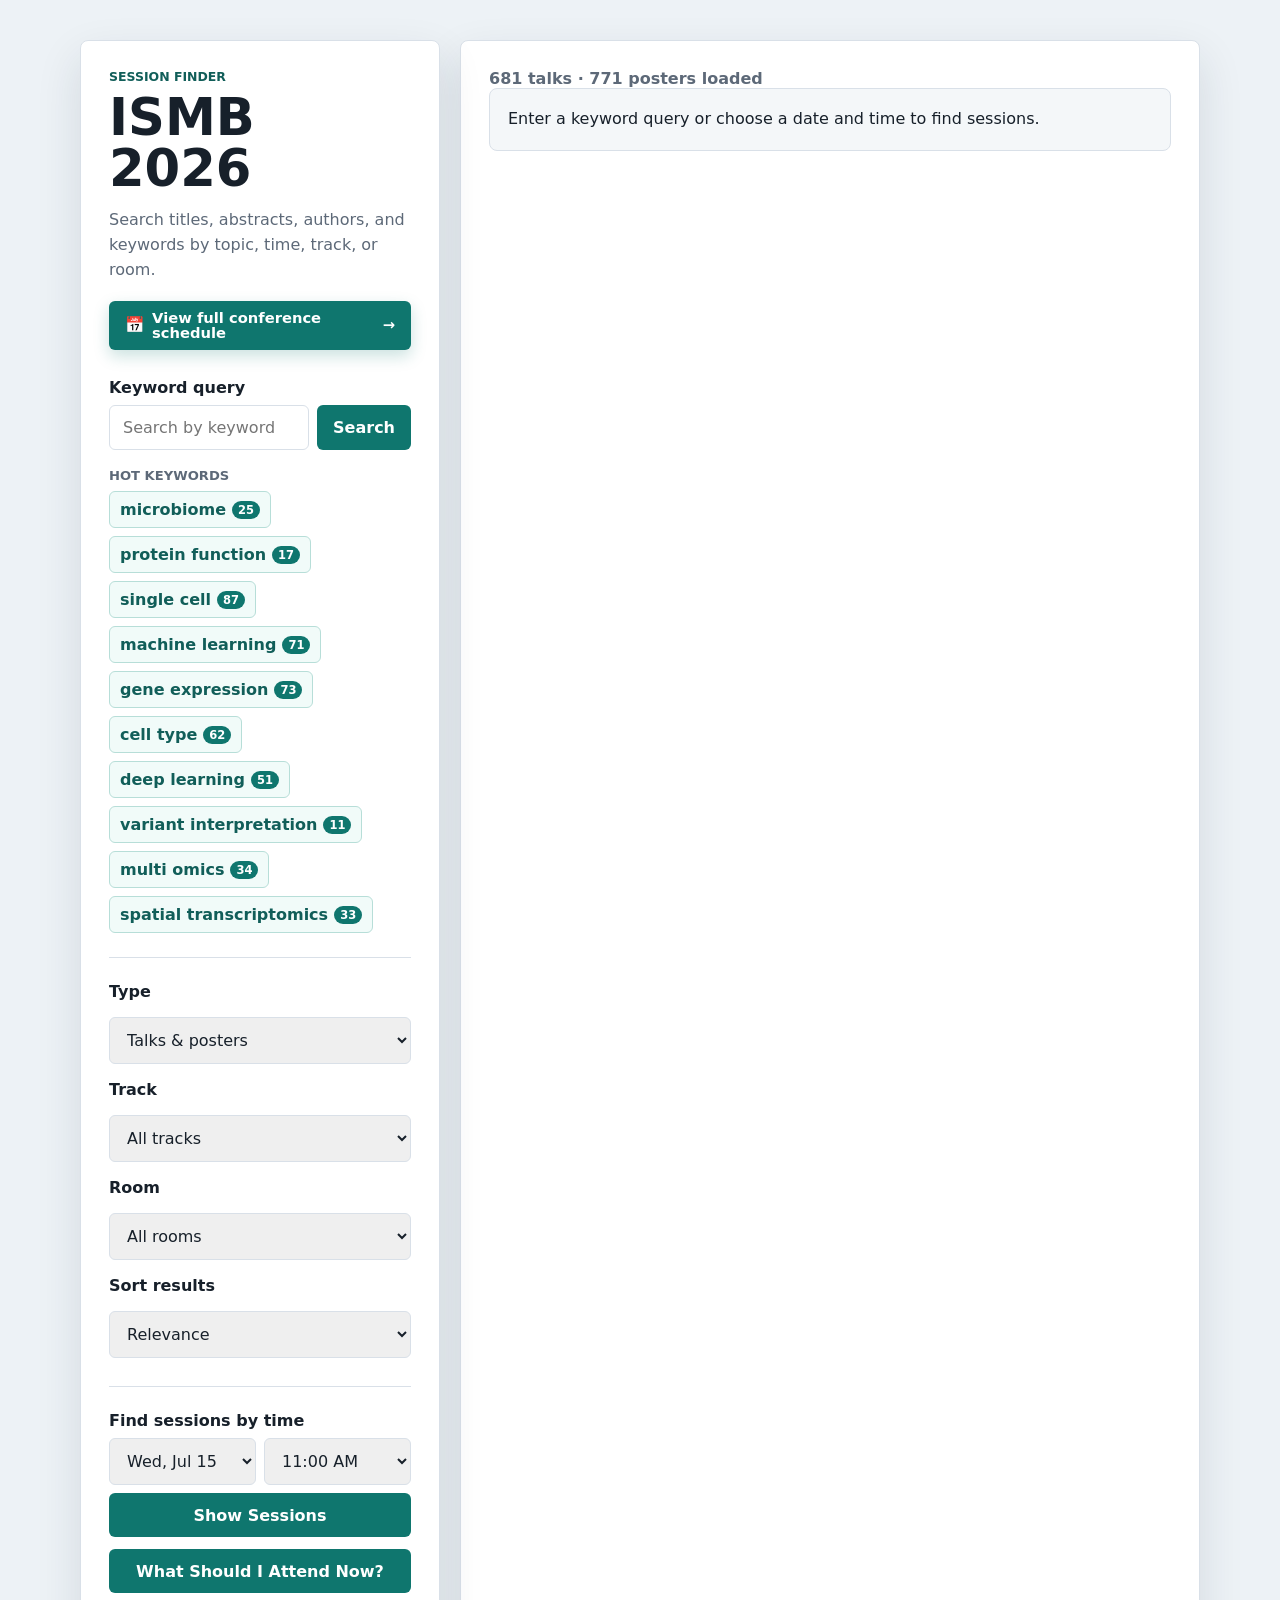
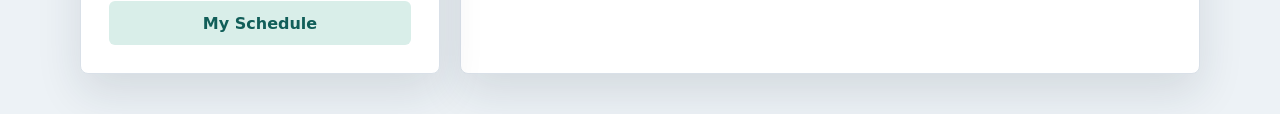
==== commit 0d2124c8: "feat: integrate 771 posters with search, type filter, and poster cards - Scrape all ISMB 2026 poster" ====
--- a/index.html
+++ b/index.html
@@ -4,7 +4,7 @@
     <meta charset="utf-8" />
     <meta name="viewport" content="width=device-width, initial-scale=1" />
     <title>ISMB 2026 Session Finder</title>
-    <link rel="stylesheet" href="./styles.css?v=2" />
+    <link rel="stylesheet" href="./styles.css?v=4" />
   </head>
   <body>
     <main class="app-shell">
@@ -43,6 +43,13 @@
         </section>
 
         <section class="filters" aria-label="Search filters">
+          <label for="type-filter">Type</label>
+          <select id="type-filter">
+            <option value="all">Talks &amp; posters</option>
+            <option value="talk">Talks only</option>
+            <option value="poster">Posters only</option>
+          </select>
+
           <label for="track-filter">Track</label>
           <select id="track-filter"></select>
 
--- a/styles.css
+++ b/styles.css
@@ -375,6 +375,27 @@
   border-radius: 999px;
 }
 
+.pill-floor {
+  gap: 4px;
+  color: var(--accent-dark);
+  background: #e2f3f0;
+  border-color: transparent;
+  font-weight: 700;
+}
+
+.pill-floor::before {
+  content: "▲";
+  font-size: 0.7em;
+}
+
+.pill-poster {
+  color: #fff;
+  background: var(--accent);
+  border-color: transparent;
+  font-weight: 800;
+  letter-spacing: 0.01em;
+}
+
 .track {
   margin-top: 10px;
   color: var(--muted);
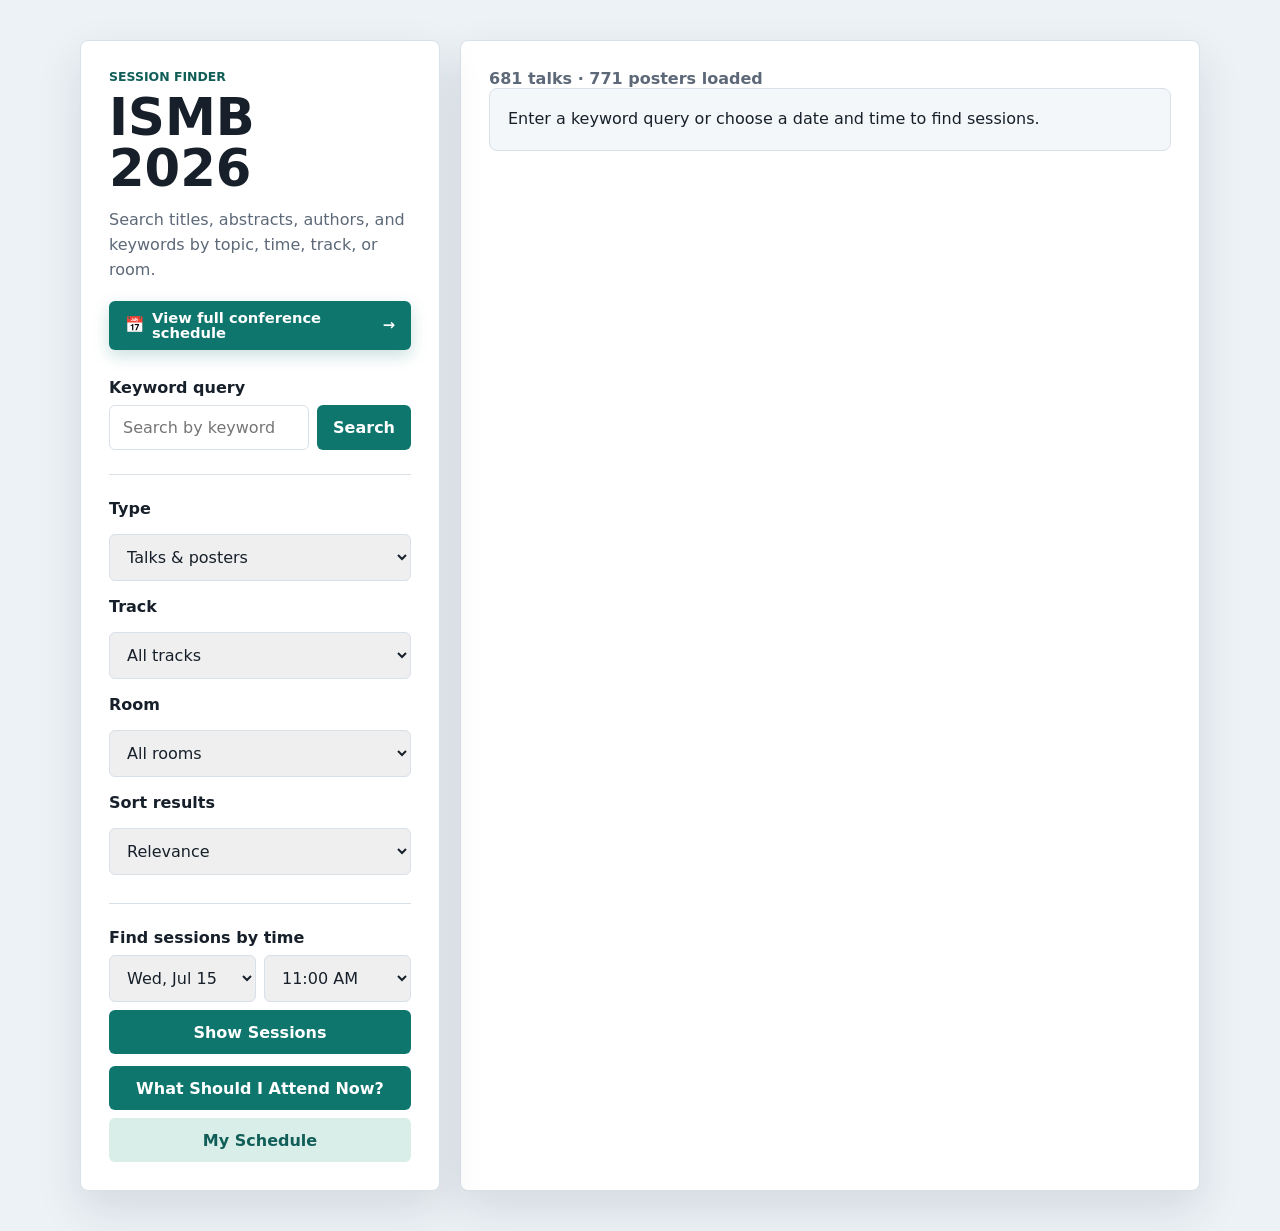
==== commit 42ed5f64: "feat: number-sort posters with pagination; remove hot keywords - Sort posters by board number so odd" ====
--- a/index.html
+++ b/index.html
@@ -4,7 +4,7 @@
     <meta charset="utf-8" />
     <meta name="viewport" content="width=device-width, initial-scale=1" />
     <title>ISMB 2026 Session Finder</title>
-    <link rel="stylesheet" href="./styles.css?v=4" />
+    <link rel="stylesheet" href="./styles.css?v=6" />
   </head>
   <body>
     <main class="app-shell">
@@ -36,11 +36,6 @@
             <button type="submit">Search</button>
           </div>
         </form>
-
-        <section class="hot-keywords" aria-label="Hot keywords">
-          <div class="hot-keywords-title">Hot Keywords</div>
-          <div id="hot-keywords-list" class="hot-keywords-list"></div>
-        </section>
 
         <section class="filters" aria-label="Search filters">
           <label for="type-filter">Type</label>
@@ -83,6 +78,7 @@
         <div id="status" class="status">Loading schedule...</div>
         <div id="answer" class="answer"></div>
         <div id="results" class="results"></div>
+        <div id="pager" class="pager"></div>
       </section>
     </main>
 
--- a/styles.css
+++ b/styles.css
@@ -187,64 +187,6 @@
   background: var(--accent-dark);
 }
 
-.hot-keywords {
-  margin-top: 18px;
-}
-
-.hot-keywords-title {
-  margin-bottom: 8px;
-  color: var(--muted);
-  font-size: 0.82rem;
-  font-weight: 800;
-  text-transform: uppercase;
-}
-
-.hot-keywords-list {
-  display: flex;
-  flex-wrap: wrap;
-  gap: 8px;
-}
-
-.hot-keywords-list button {
-  display: inline-flex;
-  align-items: center;
-  gap: 6px;
-  max-width: 100%;
-  padding: 8px 10px;
-  border: 1px solid #b7ded8;
-  border-radius: 6px;
-  color: var(--accent-dark);
-  background: #f1fbf9;
-  cursor: pointer;
-  font-weight: 750;
-}
-
-.hot-keywords-list button:hover {
-  border-color: var(--accent);
-  background: #dff2ee;
-}
-
-.hot-keywords-list span {
-  overflow-wrap: anywhere;
-}
-
-.hot-keywords-list small {
-  flex: 0 0 auto;
-  min-width: 22px;
-  padding: 2px 6px;
-  border-radius: 999px;
-  color: white;
-  background: var(--accent);
-  font-size: 0.72rem;
-  font-weight: 800;
-  text-align: center;
-}
-
-.hot-keyword-empty {
-  color: var(--muted);
-  font-size: 0.9rem;
-}
-
 .filters {
   display: grid;
   gap: 8px;
@@ -396,6 +338,44 @@
   letter-spacing: 0.01em;
 }
 
+.pager {
+  display: flex;
+  align-items: center;
+  justify-content: center;
+  gap: 14px;
+  margin-top: 18px;
+}
+
+.pager:empty {
+  display: none;
+}
+
+.pager-btn {
+  padding: 9px 16px;
+  border: 1px solid var(--line);
+  border-radius: 8px;
+  background: var(--panel);
+  color: var(--accent-dark);
+  font-weight: 700;
+  cursor: pointer;
+}
+
+.pager-btn:hover:not(:disabled) {
+  border-color: var(--accent);
+  background: var(--soft);
+}
+
+.pager-btn:disabled {
+  opacity: 0.45;
+  cursor: default;
+}
+
+.pager-info {
+  color: var(--muted);
+  font-weight: 700;
+  font-variant-numeric: tabular-nums;
+}
+
 .track {
   margin-top: 10px;
   color: var(--muted);
